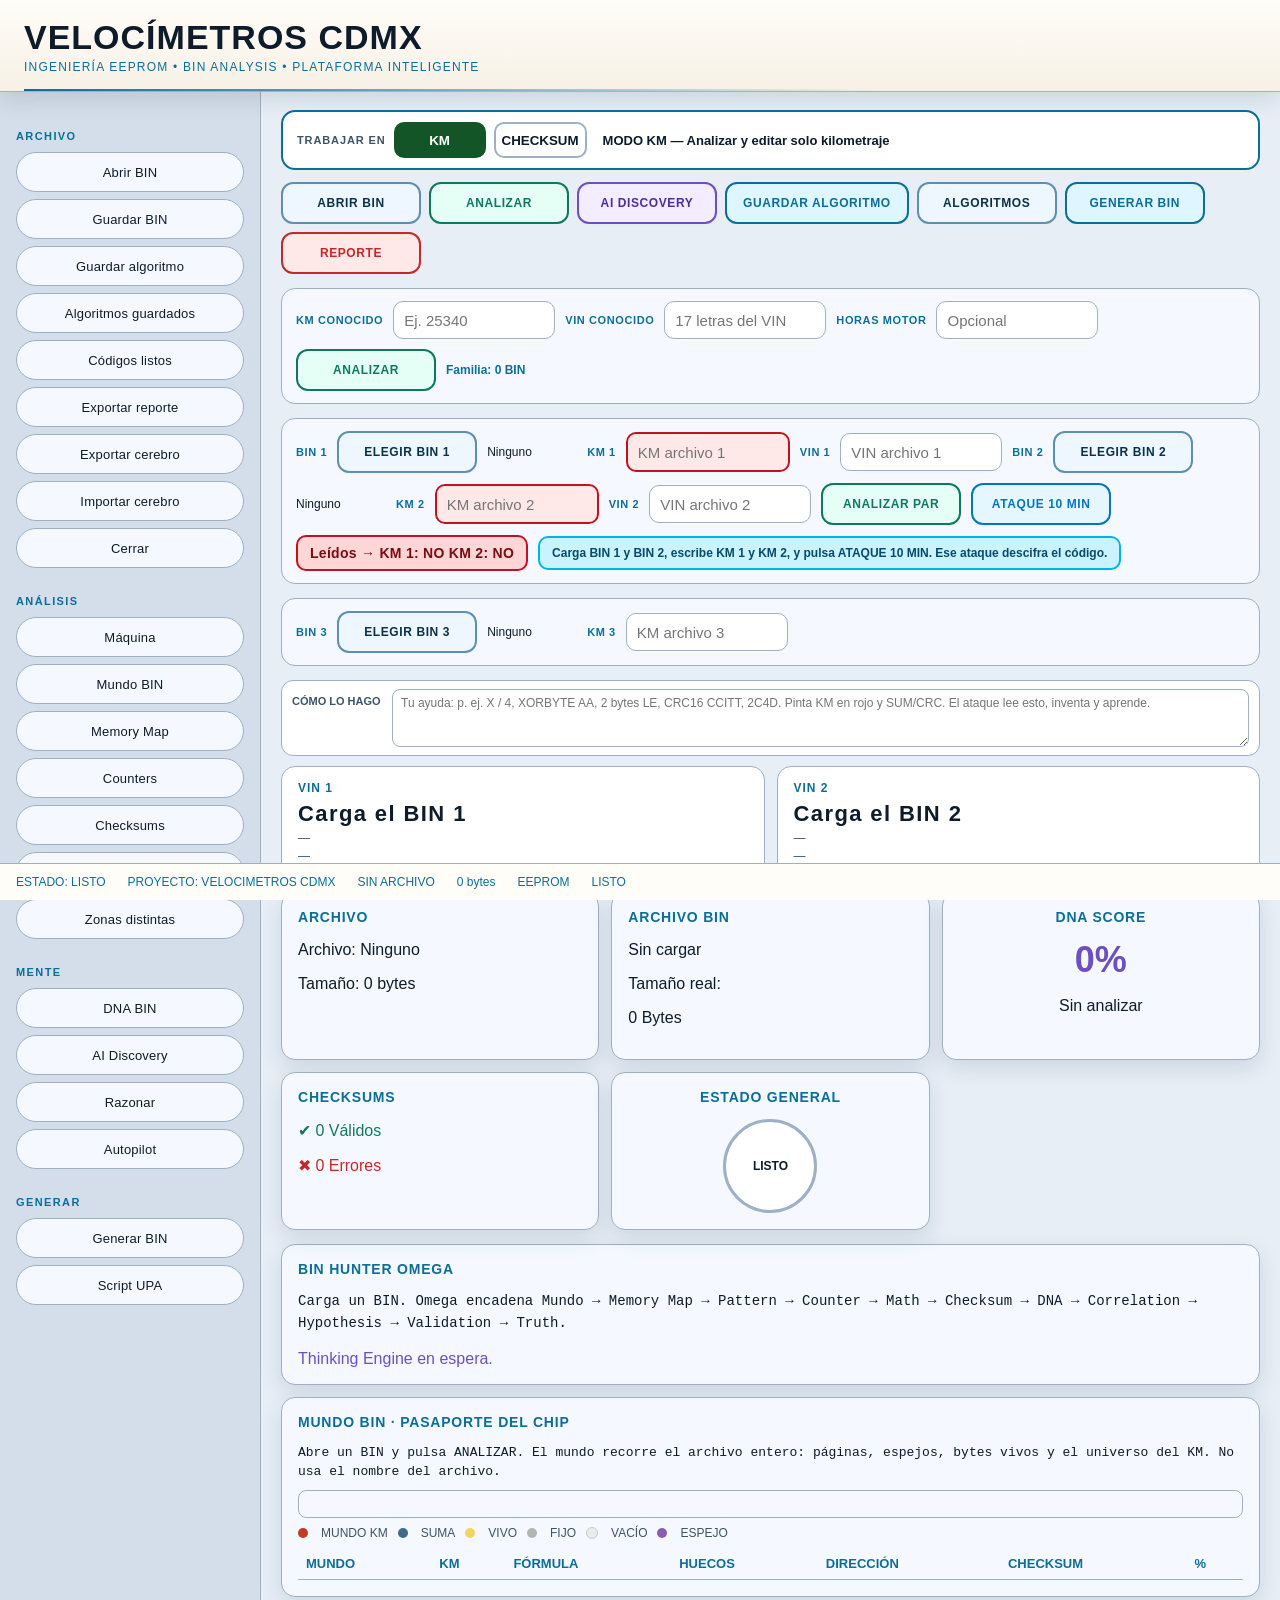
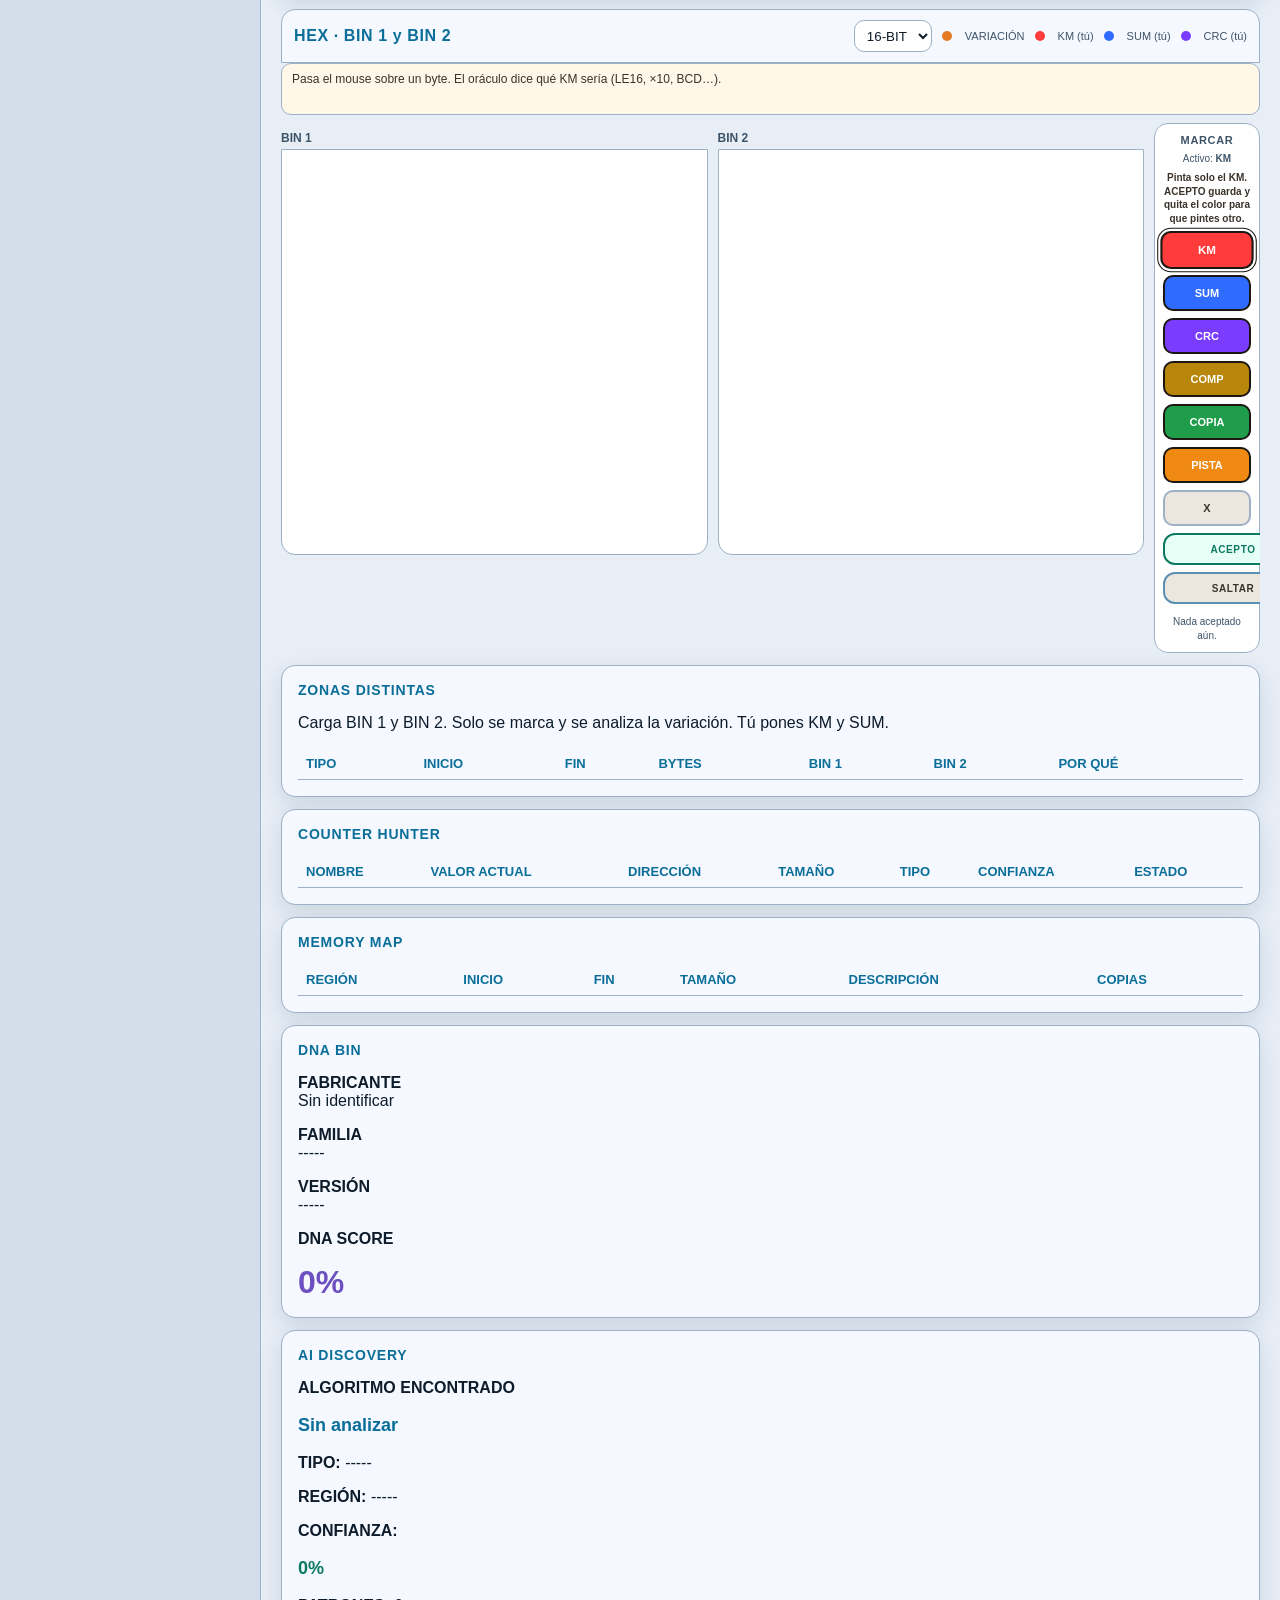
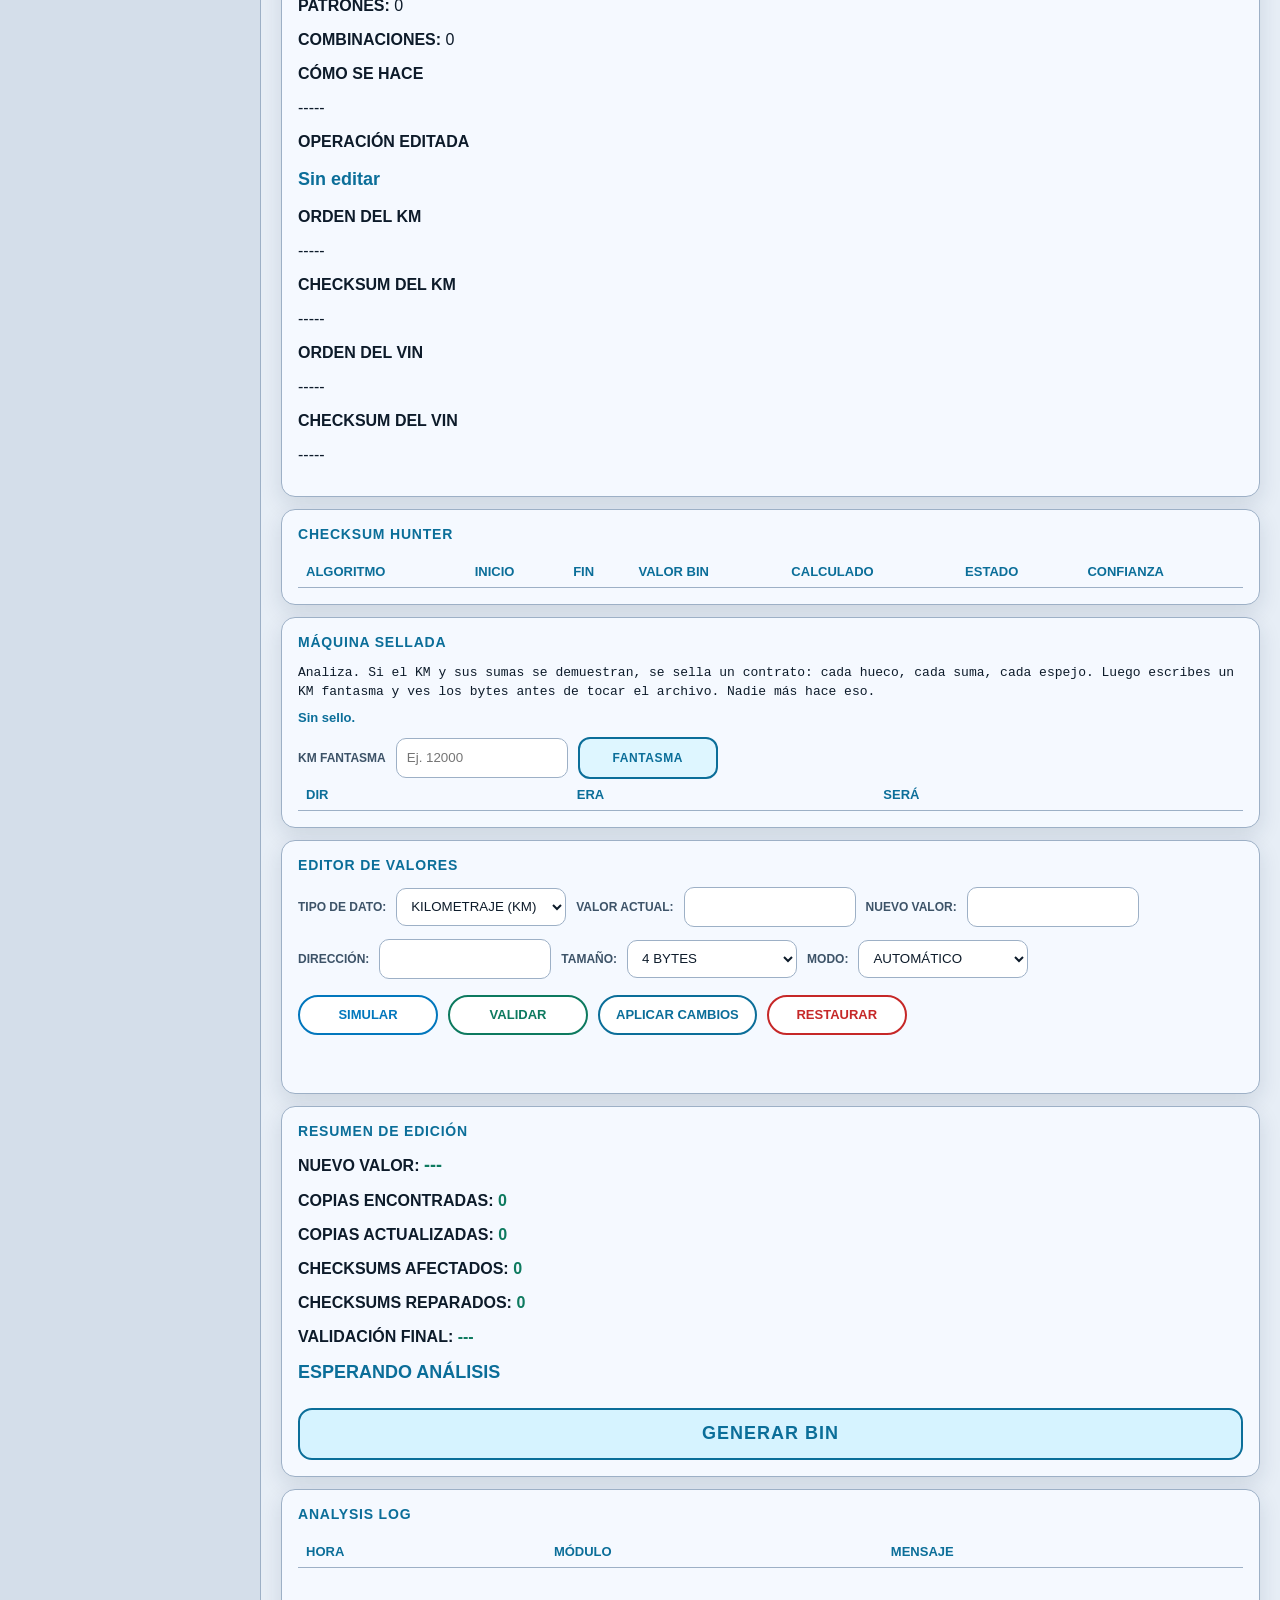
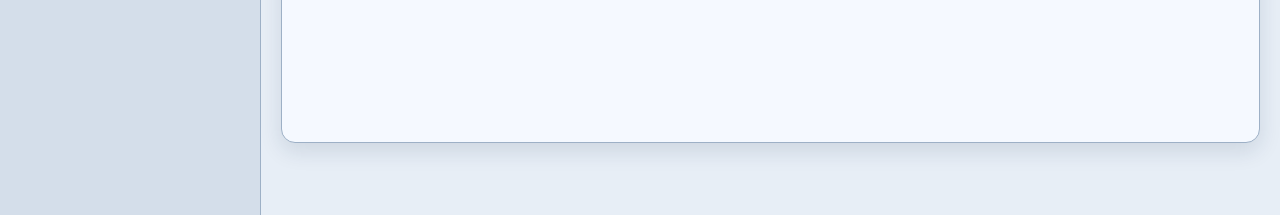
==== index.html @ d4d43372 "Grow the ATAQUE brain with public KM encodings, XOR/invert formulas, and local learning from each so" ====
<!DOCTYPE html>
<html lang="es">

<head>
    <meta charset="UTF-8">
    <meta name="viewport" content="width=device-width, initial-scale=1.0">
    <title>VELOCÍMETROS CDMX</title>
    <link rel="icon" href="favicon.ico" sizes="any">
    <link rel="icon" href="favicon.svg" type="image/svg+xml">
    <link rel="stylesheet" href="style.css?v=mente7">
</head>

<body>

<header class="top-header">
    <h1>VELOCÍMETROS CDMX</h1>
    <span>Ingeniería EEPROM • BIN Analysis • Plataforma Inteligente</span>
</header>

<button id="menuBtn" class="action-btn menu-btn">MENÚ</button>
<div class="main-layout">

    <aside class="sidebar">
        <h3>ARCHIVO</h3>
        <button id="openBtn">Abrir BIN</button>
        <button id="saveBinBtn">Guardar BIN</button>
        <button id="saveAlgoBtn">Guardar algoritmo</button>
        <button id="algoLibraryBtn">Algoritmos guardados</button>
        <button id="codeBookBtn">Códigos listos</button>
        <button id="exportReportBtn">Exportar reporte</button>
        <button id="exportBrainBtn">Exportar cerebro</button>
        <button id="importBrainBtn">Importar cerebro</button>
        <button id="closeProjectBtn">Cerrar</button>
        <input type="file" id="brainInput" accept=".json" hidden>

        <h3>ANÁLISIS</h3>
        <button id="machineBtn">Máquina</button>
        <button id="worldBtn">Mundo BIN</button>
        <button id="memoryMapBtn">Memory Map</button>
        <button id="countersBtn">Counters</button>
        <button id="checksumBtn">Checksums</button>
        <button id="vinHunterBtn">VIN</button>
        <button id="diffBtn">Zonas distintas</button>

        <h3>MENTE</h3>
        <button id="dnaBtn">DNA BIN</button>
        <button id="discoveryBtn">AI Discovery</button>
        <button id="reasoningBtn">Razonar</button>
        <button id="autopilotBtn">Autopilot</button>

        <h3>GENERAR</h3>
        <button id="binGenBtn">Generar BIN</button>
        <button id="upaBtn">Script UPA</button>
    </aside>

    <main class="content">

        <input type="file" id="fileInput" accept="*/*,.bin,.eep,.hex,.s19,.srec,.mot" hidden>
        <input type="file" id="compareInput" accept="*/*,.bin,.eep,.hex,.s19,.srec,.mot" multiple hidden>

        <div class="mode-bar" id="modeBar">
            <span class="mode-label">TRABAJAR EN</span>
            <button type="button" class="mode-btn active" data-mode="KM">KM</button>
            <button type="button" class="mode-btn" data-mode="CHK">CHECKSUM</button>
            <strong id="modeBanner">MODO KM — Analizar y editar solo kilometraje</strong>
        </div>

        <div class="top-actions">
            <button id="openBtnTop" class="action-btn">ABRIR BIN</button>
            <button id="analyzeBtnTop" class="action-btn green">ANALIZAR</button>
            <button id="discoveryBtnTop" class="action-btn purple">AI DISCOVERY</button>
            <button id="saveAlgoBtnTop" class="action-btn yellow">GUARDAR ALGORITMO</button>
            <button id="algoLibraryBtnTop" class="action-btn">ALGORITMOS</button>
            <button id="binGenBtnTop" class="action-btn yellow">GENERAR BIN</button>
            <button id="reportBtnTop" class="action-btn red">REPORTE</button>
        </div>

        <div class="known-bar">
            <label>KM CONOCIDO</label>
            <input id="knownKm" type="text" placeholder="Ej. 25340">
            <label>VIN CONOCIDO</label>
            <input id="knownVin" type="text" maxlength="17" placeholder="17 letras del VIN">
            <label>HORAS MOTOR</label>
            <input id="knownHours" type="text" placeholder="Opcional">
            <button id="analyzeBtn" class="action-btn green">ANALIZAR</button>
            <span id="familyCount" class="family-count">Familia: 0 BIN</span>
        </div>

        <div class="known-bar pair-bar">
            <label>BIN 1</label>
            <button id="pickBin1" class="action-btn">ELEGIR BIN 1</button>
            <span id="bin1Name" class="pair-name">Ninguno</span>
            <label>KM 1</label>
            <input id="knownKm1" name="km1" type="text" inputmode="numeric" placeholder="KM archivo 1" autocomplete="off">
            <label>VIN 1</label>
            <input id="knownVin1" type="text" maxlength="17" placeholder="VIN archivo 1">
            <label>BIN 2</label>
            <button id="pickBin2" class="action-btn">ELEGIR BIN 2</button>
            <span id="bin2Name" class="pair-name">Ninguno</span>
            <label>KM 2</label>
            <input id="knownKm2" name="km2" type="text" inputmode="numeric" placeholder="KM archivo 2" autocomplete="off">
            <label>VIN 2</label>
            <input id="knownVin2" type="text" maxlength="17" placeholder="VIN archivo 2">
            <button id="analyzePairBtn" class="action-btn green">ANALIZAR PAR</button>
            <button type="button" id="attackBtn" class="action-btn blue">ATAQUE 10 MIN</button>
            <strong id="kmReadout" class="km-readout km-bad">Leídos → KM 1: —   KM 2: —</strong>
            <span class="bin3-ask">Carga BIN 1 y BIN 2, escribe KM 1 y KM 2, y pulsa ATAQUE 10 MIN. Ese ataque descifra el código.</span>
        </div>
        <div class="known-bar pair-bar" id="bin3Bar">
            <label>BIN 3</label>
            <button id="pickBin3" class="action-btn">ELEGIR BIN 3</button>
            <span id="bin3Name" class="pair-name">Ninguno</span>
            <label>KM 3</label>
            <input id="knownKm3" type="text" placeholder="KM archivo 3">
            <span id="needBin3Ask" class="bin3-ask hidden">Si el par no cierra CRC/SUM, sube un tercer BIN con otro KM. El ataque de 10 min usa el entorno de los tres.</span>
        </div>
        <input type="file" id="fileInput3" accept="*/*,.bin,.eep,.hex,.s19,.srec,.mot" hidden>
        <p id="loadCompleteBar" class="load-complete-bar hidden">Sube BIN 1, 2 y 3. Deben entrar completos, con el tamaño real del dump.</p>
        <div id="attackResult" class="attack-result hidden">
            <canvas id="attackPosterMain" width="720" height="420"></canvas>
            <button type="button" class="action-btn green" id="attackPosterMainSave">DESCARGAR IMAGEN DEL ATAQUE</button>
        </div>
        <div class="help-recipe-bar">
            <label>CÓMO LO HAGO</label>
            <textarea id="helpRecipe" rows="3" placeholder="Tu ayuda: p. ej. X / 4, XORBYTE AA, 2 bytes LE, CRC16 CCITT, 2C4D. Pinta KM en rojo y SUM/CRC. El ataque lee esto, inventa y aprende."></textarea>
        </div>
        <input type="file" id="fileInput2" accept="*/*,.bin,.eep,.hex,.s19,.srec,.mot" hidden>

        <div id="vinStrip" class="vin-strip">
            <div id="vinBox1" class="vin-box">
                <h3>VIN 1</h3>
                <p id="vinValue1" class="vin-value">Carga el BIN 1</p>
                <p id="vinMaker1" class="vin-maker">—</p>
                <p id="vinAddr1" class="vin-addr">—</p>
            </div>
            <div id="vinBox2" class="vin-box">
                <h3>VIN 2</h3>
                <p id="vinValue2" class="vin-value">Carga el BIN 2</p>
                <p id="vinMaker2" class="vin-maker">—</p>
                <p id="vinAddr2" class="vin-addr">—</p>
            </div>
        </div>

        <div class="info-cards">
            <div class="card">
                <h3>ARCHIVO</h3>
                <p>Archivo: <span id="fileName">Ninguno</span></p>
                <p>Tamaño: <span id="fileSize">0</span> bytes</p>
            </div>
            <div class="card">
                <h3>ARCHIVO BIN</h3>
                <p id="chipName">Sin cargar</p>
                <p>Tamaño real:</p>
                <p id="chipSize">0 Bytes</p>
            </div>
            <div class="card dna-card">
                <h3>DNA SCORE</h3>
                <div id="dnaScoreCard" class="dna-score">0%</div>
                <p id="dnaStatus">Sin analizar</p>
            </div>
            <div class="card">
                <h3>CHECKSUMS</h3>
                <p id="checkOk" class="ok-text">✔ 0 Válidos</p>
                <p id="checkBad" class="err-text">✖ 0 Errores</p>
            </div>
            <div class="card status-card">
                <h3>ESTADO GENERAL</h3>
                <div id="statusCircle" class="status-circle">LISTO</div>
            </div>
        </div>

        <div id="omegaPanel" class="panel omega-panel">
            <h3>BIN HUNTER OMEGA</h3>
            <pre id="omegaCard">Carga un BIN. Omega encadena Mundo → Memory Map → Pattern → Counter → Math → Checksum → DNA → Correlation → Hypothesis → Validation → Truth.</pre>
            <p id="omegaThink" class="omega-think">Thinking Engine en espera.</p>
        </div>

        <div id="worldPanel" class="panel world-panel">
            <h3>MUNDO BIN · PASAPORTE DEL CHIP</h3>
            <pre id="worldPassport">Abre un BIN y pulsa ANALIZAR. El mundo recorre el archivo entero: páginas, espejos, bytes vivos y el universo del KM. No usa el nombre del archivo.</pre>
            <div id="worldStrip" class="world-strip" title="Mapa del chip. Pulsa un bloque para ir al hex."></div>
            <p class="world-legend">
                <i class="lg km"></i>MUNDO KM
                <i class="lg chk"></i>SUMA
                <i class="lg live"></i>VIVO
                <i class="lg dead"></i>FIJO
                <i class="lg empty"></i>VACÍO
                <i class="lg mirror"></i>ESPEJO
            </p>
            <table class="data-table">
                <thead>
                    <tr>
                        <th>MUNDO</th>
                        <th>KM</th>
                        <th>FÓRMULA</th>
                        <th>HUECOS</th>
                        <th>DIRECCIÓN</th>
                        <th>CHECKSUM</th>
                        <th>%</th>
                    </tr>
                </thead>
                <tbody id="worldBody"></tbody>
            </table>
        </div>

        <div class="workspace">

            <div class="hex-container hex-compare-wrap">
                <div class="hex-toolbar">
                    <span class="hex-title">HEX · BIN 1 y BIN 2</span>
                    <select id="hexMode">
                        <option>16-BIT</option>
                        <option>8-BIT</option>
                    </select>
                    <span class="hex-legend">
                        <i class="lg diff"></i>VARIACIÓN
                        <i class="lg user-km"></i>KM (tú)
                        <i class="lg user-chk"></i>SUM (tú)
                        <i class="lg user-crc"></i>CRC (tú)
                    </span>
                </div>
                <p id="hexOracle" class="hex-oracle">Pasa el mouse sobre un byte. El oráculo dice qué KM sería (LE16, ×10, BCD…).</p>
                <div class="hex-work">
                    <div class="hex-compare">
                        <div>
                            <div class="hex-label" id="hexLabel1">BIN 1</div>
                            <div id="hexViewer" class="hex-view"></div>
                        </div>
                        <div>
                            <div class="hex-label" id="hexLabel2">BIN 2</div>
                            <div id="hexViewer2" class="hex-view"></div>
                        </div>
                    </div>
                    <aside class="mark-palette" id="markPalette">
                        <p class="mark-title">MARCAR</p>
                        <p class="mark-active">Activo: <strong id="markActive">KM</strong></p>
                        <p id="markGuide" class="mark-guide">Pinta KM. ACEPTO quita el color. Luego SUM en otro byte. ANALIZAR pinta lo guardado.</p>
                        <button type="button" class="mark-swatch" data-mark="KM" title="Kilometraje">KM</button>
                        <button type="button" class="mark-swatch" data-mark="CHK" title="Checksum / suma">SUM</button>
                        <button type="button" class="mark-swatch" data-mark="CRC" title="CRC">CRC</button>
                        <button type="button" class="mark-swatch" data-mark="COMP" title="Complemento del checksum">COMP</button>
                        <button type="button" class="mark-swatch" data-mark="COPY" title="Copia espejo">COPIA</button>
                        <button type="button" class="mark-swatch" data-mark="HINT" title="Otra pista">PISTA</button>
                        <button type="button" class="mark-swatch erase" data-mark="ERASE" title="Borrar marca">X</button>
                        <button type="button" id="markAcceptBtn" class="action-btn green mark-accept">ACEPTO</button>
                        <button type="button" id="markSkipBtn" class="action-btn mark-skip">SALTAR</button>
                        <p id="markLessons" class="mark-help">Nada aceptado aún.</p>
                    </aside>
                </div>
            </div>

            <div id="diffPanel" class="panel checksum-wide">
                <h3>ZONAS DISTINTAS</h3>
                <p id="diffSummary">Carga BIN 1 y BIN 2. Solo se marca y se analiza la variación. Tú pones KM y SUM.</p>
                <table class="data-table">
                    <thead>
                        <tr>
                            <th>TIPO</th>
                            <th>INICIO</th>
                            <th>FIN</th>
                            <th>BYTES</th>
                            <th>BIN 1</th>
                            <th>BIN 2</th>
                            <th>POR QUÉ</th>
                        </tr>
                    </thead>
                    <tbody id="diffBody"></tbody>
                </table>
            </div>

            <div id="counterPanel" class="panel">
                <h3>COUNTER HUNTER</h3>
                <table class="data-table">
                    <thead>
                        <tr>
                            <th>NOMBRE</th>
                            <th>VALOR ACTUAL</th>
                            <th>DIRECCIÓN</th>
                            <th>TAMAÑO</th>
                            <th>TIPO</th>
                            <th>CONFIANZA</th>
                            <th>ESTADO</th>
                        </tr>
                    </thead>
                    <tbody id="counterBody"></tbody>
                </table>
            </div>

            <div id="memoryPanel" class="panel">
                <h3>MEMORY MAP</h3>
                <table class="data-table">
                    <thead>
                        <tr>
                            <th>REGIÓN</th>
                            <th>INICIO</th>
                            <th>FIN</th>
                            <th>TAMAÑO</th>
                            <th>DESCRIPCIÓN</th>
                            <th>COPIAS</th>
                        </tr>
                    </thead>
                    <tbody id="memoryBody"></tbody>
                </table>
            </div>

            <div id="dnaPanel" class="panel">
                <h3>DNA BIN</h3>
                <p><strong>FABRICANTE</strong><br><span id="dnaMaker">Sin identificar</span></p>
                <p><strong>FAMILIA</strong><br><span id="dnaFamily">-----</span></p>
                <p><strong>VERSIÓN</strong><br><span id="dnaVersion">-----</span></p>
                <p><strong>DNA SCORE</strong></p>
                <div id="dnaScore" class="dna-score-value">0%</div>
            </div>

            <div id="discoveryPanel" class="panel">
                <h3>AI DISCOVERY</h3>
                <p><strong>ALGORITMO ENCONTRADO</strong></p>
                <p id="aiAlgorithm" class="ai-algorithm">Sin analizar</p>
                <p><strong>TIPO:</strong> <span id="aiType">-----</span></p>
                <p><strong>REGIÓN:</strong> <span id="aiRegion">-----</span></p>
                <p><strong>CONFIANZA:</strong></p>
                <p id="aiConfidence" class="ai-confidence">0%</p>
                <p><strong>PATRONES:</strong> <span id="aiPatterns">0</span></p>
                <p><strong>COMBINACIONES:</strong> <span id="aiCombos">0</span></p>
                <p><strong>CÓMO SE HACE</strong></p>
                <p id="aiHow">-----</p>
                <p><strong>OPERACIÓN EDITADA</strong></p>
                <p id="aiEdited" class="ai-algorithm">Sin editar</p>
                <p><strong>ORDEN DEL KM</strong></p>
                <p id="aiKmOrder">-----</p>
                <p><strong>CHECKSUM DEL KM</strong></p>
                <p id="aiKmChecksum">-----</p>
                <p><strong>ORDEN DEL VIN</strong></p>
                <p id="aiVinOrder">-----</p>
                <p><strong>CHECKSUM DEL VIN</strong></p>
                <p id="aiVinChecksum">-----</p>
            </div>

            <div id="checksumPanel" class="panel checksum-wide">
                <h3>CHECKSUM HUNTER</h3>
                <table class="data-table">
                    <thead>
                        <tr>
                            <th>ALGORITMO</th>
                            <th>INICIO</th>
                            <th>FIN</th>
                            <th>VALOR BIN</th>
                            <th>CALCULADO</th>
                            <th>ESTADO</th>
                            <th>CONFIANZA</th>
                        </tr>
                    </thead>
                    <tbody id="checksumBody"></tbody>
                </table>
            </div>

            <div id="machinePanel" class="panel machine-panel">
                <h3>MÁQUINA SELLADA</h3>
                <pre id="machineCard">Analiza. Si el KM y sus sumas se demuestran, se sella un contrato: cada hueco, cada suma, cada espejo. Luego escribes un KM fantasma y ves los bytes antes de tocar el archivo. Nadie más hace eso.</pre>
                <p id="machineProof" class="machine-proof">Sin sello.</p>
                <div class="editor-row">
                    <label>KM FANTASMA</label>
                    <input id="ghostKm" type="text" placeholder="Ej. 12000">
                    <button type="button" id="ghostBtn" class="action-btn yellow">FANTASMA</button>
                </div>
                <table class="data-table">
                    <thead>
                        <tr>
                            <th>DIR</th>
                            <th>ERA</th>
                            <th>SERÁ</th>
                        </tr>
                    </thead>
                    <tbody id="ghostBody"></tbody>
                </table>
            </div>

            <div id="editorPanel" class="panel">
                <h3>EDITOR DE VALORES</h3>
                <div class="editor-row">
                    <label>TIPO DE DATO:</label>
                    <select id="dataType">
                        <option>KILOMETRAJE (KM)</option>
                        <option>HORAS MOTOR</option>
                        <option>VIN</option>
                        <option>SERIAL</option>
                    </select>
                    <label>VALOR ACTUAL:</label>
                    <input type="text" id="currentValue" class="current-value" value="">
                    <label>NUEVO VALOR:</label>
                    <input type="text" id="newValue" class="new-value" value="">
                </div>
                <div class="editor-row">
                    <label>DIRECCIÓN:</label>
                    <input type="text" id="address" value="">
                    <label>TAMAÑO:</label>
                    <select id="dataSize">
                        <option>4 BYTES</option>
                        <option>17 BYTES</option>
                        <option>2 BYTES</option>
                        <option>3 BYTES</option>
                        <option>1 BYTE</option>
                    </select>
                    <label>MODO:</label>
                    <select id="editMode">
                        <option>AUTOMÁTICO</option>
                        <option>MANUAL</option>
                    </select>
                </div>
                <div class="editor-buttons">
                    <button id="simBtn" class="btn-blue">SIMULAR</button>
                    <button id="valBtn" class="btn-green">VALIDAR</button>
                    <button id="applyBtn" class="btn-yellow">APLICAR CAMBIOS</button>
                    <button id="restoreBtn" class="btn-red">RESTAURAR</button>
                </div>
            </div>

            <div id="resumenPanel" class="panel">
                <h3>RESUMEN DE EDICIÓN</h3>
                <p><strong>NUEVO VALOR:</strong> <span id="resumeValue" class="resume-value">---</span></p>
                <p><strong>COPIAS ENCONTRADAS:</strong> <span id="resumeCopies" class="resume-ok">0</span></p>
                <p><strong>COPIAS ACTUALIZADAS:</strong> <span id="resumeUpdated" class="resume-ok">0</span></p>
                <p><strong>CHECKSUMS AFECTADOS:</strong> <span id="resumeChecksums" class="resume-ok">0</span></p>
                <p><strong>CHECKSUMS REPARADOS:</strong> <span id="resumeRepaired" class="resume-ok">0</span></p>
                <p><strong>VALIDACIÓN FINAL:</strong> <span id="resumeValid" class="resume-ok">---</span></p>
                <h2 id="resumeReady" class="resume-ready">ESPERANDO ANÁLISIS</h2>
                <button id="generateBinBtn" class="generate-bin-btn">GENERAR BIN</button>
            </div>

            <div id="logPanel" class="panel log-panel">
                <h3>ANALYSIS LOG</h3>
                <table class="data-table">
                    <thead>
                        <tr>
                            <th>HORA</th>
                            <th>MÓDULO</th>
                            <th>MENSAJE</th>
                        </tr>
                    </thead>
                    <tbody id="logBody"></tbody>
                </table>
            </div>

        </div>
    </main>
</div>

<footer class="status-bar">
    <span id="footerState">ESTADO: LISTO</span>
    <span>PROYECTO: VELOCIMETROS CDMX</span>
    <span id="footerFile">SIN ARCHIVO</span>
    <span id="footerSize">0 bytes</span>
    <span id="footerChip">EEPROM</span>
    <span id="statusText">LISTO</span>
</footer>

<div id="labModal" class="modal">
    <div class="modal-card">
        <div class="modal-head">
            <h3 id="labTitle">LABORATORIO</h3>
            <button id="closeLab" class="action-btn">CERRAR</button>
        </div>
        <div id="labBody"></div>
    </div>
</div>

<div id="algoModal" class="modal">
    <div class="modal-card">
        <div class="modal-head">
            <h3>ALGORITMOS GUARDADOS</h3>
            <button id="closeAlgo" class="action-btn">CERRAR</button>
        </div>
        <p class="modal-help">Pulsa una fila. Puedes ponerle nombre, editarla, quitarla o usarla en el script UPA. La mente crece cada vez que guardas de verdad.</p>
        <div class="algo-toolbar">
            <button id="codeBookBtn2" class="action-btn">CÓDIGOS LISTOS</button>
            <button id="algoAssociateBtn" class="action-btn yellow">ASOCIAR AL BIN</button>
            <button id="algoAddBtn" class="action-btn">AÑADIR</button>
            <button id="algoEditBtn" class="action-btn yellow">EDITAR</button>
            <button id="algoDelBtn" class="action-btn red">QUITAR</button>
            <button id="algoUpaBtn" class="action-btn green">SCRIPT UPA</button>
        </div>
        <table class="data-table">
            <thead>
                <tr>
                    <th>NOMBRE</th>
                    <th>FÓRMULA</th>
                    <th>ESTRUCTURA</th>
                    <th>CÓMO ESCRIBIR</th>
                    <th>VISTOS</th>
                    <th>ORIGEN</th>
                </tr>
            </thead>
            <tbody id="algoBody"></tbody>
        </table>
        <div id="algoDetail" class="algo-detail">
            <p>Elige una fila.</p>
        </div>
        <div id="algoForm" class="algo-form hidden">
            <h4>Algoritmo cifrado</h4>
            <div class="editor-row">
                <label>NOMBRE</label>
                <input id="algoName" type="text" placeholder="Ej. YAMAHA_R5F_ANILLO">
                <label>FÓRMULA</label>
                <input id="algoFormula" type="text" placeholder="X * 10">
            </div>
            <div class="editor-row">
                <label>BYTES</label>
                <input id="algoWidth" type="text" value="3">
                <label>ORDEN</label>
                <select id="algoEndian">
                    <option>LE</option>
                    <option>BE</option>
                    <option>BCD</option>
                </select>
            </div>
            <div class="editor-row">
                <label>DIRS HEX</label>
                <input id="algoAddrs" type="text" placeholder="0000,0020,0040">
                <label>CHIP</label>
                <input id="algoChip" type="text" placeholder="93C86">
            </div>
            <div class="editor-row">
                <label>SUM/CRC</label>
                <input id="algoChkName" type="text" placeholder="SUM16">
                <label>SUM EN</label>
                <input id="algoChkAt" type="text" placeholder="001E">
            </div>
            <div class="editor-row">
                <label>VENTANA</label>
                <input id="algoChkWin" type="text" placeholder="0000-0002">
                <button id="algoSaveForm" class="action-btn green">GUARDAR ALGORITMO</button>
            </div>
        </div>
    </div>
</div>

<div id="upaModal" class="modal">
    <div class="modal-card">
        <div class="modal-head">
            <h3>UPA SCRIPT GENERADOR</h3>
            <button id="closeUpa" class="action-btn">CERRAR</button>
        </div>
        <p class="modal-help">TMS Pascal para UUPROGS (AI pack). Crea lectura, escritura o AUTODETECT si hay varias versiones. Guarda, edita o borra el código. Si el programador falla, pega el error.</p>
        <p id="upaVersionAsk" class="bin3-ask hidden">Hay varias versiones. ¿Genero AUTODETECT de lectura y escritura?</p>
        <div class="editor-buttons">
            <button type="button" id="upaReadBtn" class="btn-blue">CREAR CÓDIGO LECTURA</button>
            <button type="button" id="upaWriteBtn" class="btn-yellow">CREAR CÓDIGO ESCRITURA</button>
            <button type="button" id="upaAutoBtn" class="btn-green">AUTODETECT LECTURA + ESCRITURA</button>
        </div>
        <div class="editor-row">
            <label>MODO</label>
            <select id="upaMode">
                <option value="auto">AUTO-DETECT varias versiones</option>
                <option value="current">Algoritmo del análisis actual</option>
                <option value="picked">Solo los marcados abajo</option>
            </select>
            <label>NOMBRE DEL SCRIPT</label>
            <input id="upaScriptName" type="text" placeholder="YAMAHA LECTURA OK">
        </div>
        <table class="data-table">
            <thead>
                <tr>
                    <th></th>
                    <th>NOMBRE</th>
                    <th>FÓRMULA</th>
                    <th>VER</th>
                    <th>DIRS</th>
                </tr>
            </thead>
            <tbody id="upaAlgoBody"></tbody>
        </table>
        <h4>SCRIPTS GUARDADOS</h4>
        <table class="data-table">
            <thead>
                <tr>
                    <th>NOMBRE</th>
                    <th>TIPO</th>
                    <th>CHIP</th>
                </tr>
            </thead>
            <tbody id="upaScriptBody"></tbody>
        </table>
        <label>CÓDIGO .PSC (puedes editar)</label>
        <textarea id="upaSource" rows="12" placeholder="Aquí aparece el TMS Pascal. Edítalo si el UPA falló."></textarea>
        <div class="editor-buttons">
            <button type="button" id="upaSaveBtn" class="btn-green">GUARDAR SCRIPT</button>
            <button type="button" id="upaMakePsc" class="btn-green">DESCARGAR .PSC</button>
            <button type="button" id="upaDelBtn" class="btn-red">BORRAR SCRIPT</button>
            <button type="button" id="upaMakeTxt" class="btn-blue">NOTAS .TXT</button>
        </div>
        <label>ERROR DEL PROGRAMADOR UPA</label>
        <textarea id="upaErrorBox" rows="4" placeholder="Pega aquí el mensaje rojo o el log de UPA."></textarea>
        <div class="editor-buttons">
            <button type="button" id="upaErrorBtn" class="action-btn yellow">ANALIZAR ERROR</button>
        </div>
        <p id="upaErrorOut" class="modal-help">Si falla en el programador, pega el error y pulsa ANALIZAR ERROR.</p>
    </div>
</div>

<div id="attackOverlay" class="attack-overlay hidden">
    <div class="attack-box">
        <h2>ATAQUE · CEREBRO 5 A 15 MIN</h2>
        <p id="attackStatus">En carga. 5 minutos fijos. Si no cierra, 10. Si aún no, 15. No se traba. Tus colores y el complemento también cuentan.</p>
        <div class="attack-bar"><i id="attackFill"></i></div>
        <p id="attackClock">0:00 / 15:00</p>
        <pre id="attackSim" class="attack-sim">El simulador aparece aquí cuando el ataque ya tiene una hipótesis.</pre>
    </div>
</div>
<div id="attackToast" class="attack-toast hidden"></div>

<script src="mark-book.js?v=mente7"></script>
<script src="operation-registry.js?v=mente7"></script>
<script src="expression-tree.js?v=mente7"></script>
<script src="math-engine.js?v=mente7"></script>
<script src="expression-generator.js?v=mente7"></script>
<script src="fitness-engine.js?v=mente7"></script>
<script src="validation-engine.js?v=mente7"></script>
<script src="checksum-engine.js?v=mente7"></script>
<script src="knowledge-base.js?v=mente7"></script>
<script src="bin-world.js?v=mente7"></script>
<script src="mind-engine.js?v=mente7"></script>
<script src="hunters.js?v=mente7"></script>
<script src="dna-discovery.js?v=mente7"></script>
<script src="editor-upa.js?v=mente7"></script>
<script src="write-machine.js?v=mente7"></script>
<script src="bin-object.js?v=mente7"></script>
<script src="family-library.js?v=mente7"></script>
<script src="omega-kernel.js?v=mente7"></script>
<script src="bin-core.js?v=mente7"></script>
<script src="discovery-manager.js?v=mente7"></script>
<script src="deep-attack.js?v=mente7"></script>
<script src="app.js?v=mente7"></script>

</body>
</html>
---- style.css ----
:root {
    --bg: #e7eef6;
    --bg-2: #d4deea;
    --panel: #f5f9ff;
    --panel-2: #eaf2fb;
    --line: #9db0c6;
    --line-soft: #c5d3e2;
    --text: #0d1b2a;
    --muted: #3d5368;
    --gold: #0b6e99;
    --gold-dim: #d6f3ff;
    --copper: #1565c0;
    --cream: #0d1b2a;
    --sage: #0d7a5f;
    --rose: #6c4fc0;
    --sky: #0277bd;
    --red: #c62828;
    --shadow: 0 8px 22px rgba(13, 40, 70, 0.12);
    --glow: 0 0 0 3px rgba(11, 180, 230, 0.28), 0 0 18px rgba(11, 160, 220, 0.55);
}

body {
    margin: 0;
    background:
        radial-gradient(900px 380px at 80% -8%, rgba(11, 160, 220, 0.10), transparent 50%),
        var(--bg);
    color: var(--text);
    font-family: "Segoe UI", Tahoma, Arial, sans-serif;
}

.top-header {
    background: linear-gradient(180deg, #fffdf8 0%, #f7f1e6 100%);
    border-bottom: 1px solid var(--line);
    padding: 18px 24px 16px;
    box-shadow: var(--shadow);
    position: relative;
}

.top-header::after {
    content: "";
    position: absolute;
    left: 24px;
    right: 24px;
    bottom: 0;
    height: 2px;
    background: linear-gradient(90deg, var(--gold), transparent 70%);
}

.top-header h1 {
    margin: 0;
    font-size: 34px;
    color: var(--text);
    font-weight: 700;
    letter-spacing: 1px;
}

.top-header span {
    color: var(--gold);
    font-size: 12px;
    letter-spacing: 1.2px;
    text-transform: uppercase;
}

.main-layout {
    display: flex;
}

.sidebar {
    width: 228px;
    flex-shrink: 0;
    background: var(--bg-2);
    min-height: calc(100vh - 120px);
    padding: 18px 16px;
    border-right: 1px solid var(--line);
}

.sidebar h3 {
    color: var(--gold);
    margin-top: 20px;
    margin-bottom: 10px;
    font-size: 11px;
    letter-spacing: 1.4px;
    font-weight: 700;
}

.sidebar button {
    width: 100%;
    height: 40px;
    margin-bottom: 7px;
    padding: 0 12px;
    background: var(--panel);
    color: var(--text);
    border: 1px solid var(--line);
    border-radius: 20px;
    cursor: pointer;
    font-size: 13px;
    letter-spacing: 0.2px;
}

.sidebar button:hover {
    background: var(--gold-dim);
    border-color: #00b7e6;
    color: #064b6b;
    box-shadow: var(--glow);
    transform: translateY(-1px);
}

.content {
    flex: 1;
    padding: 18px 20px 72px;
    min-width: 0;
}

.top-actions {
    display: flex;
    gap: 8px;
    margin-bottom: 14px;
    flex-wrap: wrap;
}

.action-btn {
    height: 42px;
    min-width: 140px;
    padding: 0 16px;
    background: #eef7ff;
    border: 2px solid #5d8fb3;
    border-radius: 12px;
    color: #08324a;
    cursor: pointer;
    font-size: 12px;
    font-weight: 800;
    letter-spacing: 0.6px;
    display: inline-flex;
    align-items: center;
    justify-content: center;
    text-decoration: none;
    box-sizing: border-box;
    transition: box-shadow 0.15s ease, transform 0.15s ease, background 0.15s ease;
}

.action-btn:hover {
    border-color: #00b4e6;
    color: #04344d;
    background: #c9f3ff;
    box-shadow: var(--glow);
    transform: translateY(-1px);
}

.green { border-color: #0d7a5f; color: #0d7a5f; background: #e6fff6; }
.purple { border-color: #6c4fc0; color: #4a2f9b; background: #f3edff; }
.blue { border-color: #0277bd; color: #0277bd; background: #e6f6ff; }
.yellow { border-color: #0b6e99; color: #0b6e99; background: #def6ff; }
.red { border-color: #c62828; color: #c62828; background: #ffe8e8; }
.green:hover, .purple:hover, .blue:hover, .yellow:hover, .red:hover {
    box-shadow: var(--glow);
    transform: translateY(-1px);
}

.mode-bar {
    display: flex;
    align-items: center;
    gap: 8px;
    flex-wrap: wrap;
    background: #fff;
    border: 2px solid var(--gold);
    border-radius: 14px;
    padding: 10px 14px;
    margin-bottom: 12px;
}

.mode-label {
    font-size: 11px;
    font-weight: 800;
    color: var(--muted);
    letter-spacing: 0.08em;
}

.mode-btn {
    height: 36px;
    min-width: 92px;
    border: 2px solid var(--line);
    border-radius: 10px;
    background: #fff;
    color: var(--text);
    font-weight: 800;
    cursor: pointer;
}

.mode-btn.active[data-mode="KM"] { background: #145528; color: #fff; border-color: #145528; }
.mode-btn.active[data-mode="VIN"] { background: #8a5a12; color: #fff; border-color: #8a5a12; }
.mode-btn.active[data-mode="CHK"] { background: #9b3354; color: #fff; border-color: #9b3354; }

#modeBanner {
    margin-left: 8px;
    color: var(--text);
    font-size: 13px;
}

.known-bar {
    display: flex;
    align-items: center;
    gap: 10px;
    background: var(--panel);
    border: 1px solid var(--line);
    border-radius: 14px;
    padding: 12px 14px;
    margin-bottom: 14px;
    flex-wrap: wrap;
}

.known-bar label {
    color: var(--gold);
    font-size: 11px;
    font-weight: 700;
    letter-spacing: 0.6px;
}

.known-bar input {
    height: 36px;
    width: 140px;
    background: #fff;
    color: var(--text);
    border: 1px solid var(--line);
    border-radius: 10px;
    padding: 0 10px;
    font-size: 15px;
}

.known-bar input:focus {
    outline: none;
    border-color: var(--gold);
}

.info-cards {
    display: grid;
    grid-template-columns: repeat(5, 1fr);
    gap: 12px;
    margin-bottom: 14px;
}

.card, .panel {
    background: var(--panel);
    border: 1px solid var(--line);
    border-radius: 14px;
    padding: 16px;
    box-shadow: var(--shadow);
}

.card h3, .panel h3 {
    margin-top: 0;
    color: var(--gold);
    font-size: 14px;
    letter-spacing: 0.8px;
}

.dna-card, .status-card {
    text-align: center;
}

.dna-score {
    font-size: 36px;
    color: var(--rose);
    font-weight: bold;
}

.status-circle {
    width: 88px;
    height: 88px;
    border: 3px solid var(--line);
    border-radius: 50%;
    display: flex;
    align-items: center;
    justify-content: center;
    margin: auto;
    color: var(--text);
    font-weight: bold;
    font-size: 12px;
    background: #fff;
}

.status-circle.ok {
    border-color: #1b8a3a;
    color: #145c28;
    background: #d7f5df;
    box-shadow: 0 0 0 4px rgba(27, 138, 58, 0.18);
}

.status-circle.busy {
    border-color: #d32f2f;
    color: #b71c1c;
    background: #ffebee;
    box-shadow: 0 0 0 4px rgba(211, 47, 47, 0.2);
    animation: status-pulse 1s ease-in-out infinite;
}

@keyframes status-pulse {
    0%, 100% { transform: scale(1); }
    50% { transform: scale(1.06); }
}

.ok-text { color: var(--sage); }
.err-text { color: var(--red); }

.workspace {
    display: grid;
    grid-template-columns: 1.2fr 1fr;
    gap: 12px;
}

.hex-container {
    min-width: 0;
}

.hex-toolbar {
    display: flex;
    align-items: center;
    gap: 10px;
    background: var(--panel);
    border: 1px solid var(--line);
    border-radius: 14px 14px 0 0;
    padding: 10px 12px;
    margin-bottom: 0;
}

.hex-title {
    color: var(--gold);
    font-weight: bold;
    margin-right: auto;
    letter-spacing: 0.6px;
}

.hex-toolbar select {
    height: 32px;
    background: #fff;
    color: var(--text);
    border: 1px solid var(--line);
    border-radius: 10px;
    padding: 0 8px;
}

.hex-compare-wrap { grid-column: 1 / -1; }

.hex-work {
    display: grid;
    grid-template-columns: 1fr auto;
    gap: 10px;
    align-items: stretch;
}

.hex-compare {
    display: grid;
    grid-template-columns: 1fr 1fr;
    gap: 10px;
    min-width: 0;
}

.hex-label {
    color: var(--muted);
    font-size: 12px;
    font-weight: 700;
    margin: 8px 0 4px;
}

.hex-view,
#hexViewer,
#hexViewer2 {
    border: 1px solid var(--line);
    background: #fff;
    padding: 12px;
    height: 380px;
    overflow: auto;
    white-space: pre;
    font-family: Consolas, "Courier New", monospace;
    font-size: 13px;
    line-height: 20px;
    color: #1c1712;
    border-radius: 0 0 14px 14px;
    user-select: none;
}
.hex-spacer { position: relative; width: 100%; }
.hex-window { position: absolute; left: 0; right: 0; }
.hex-line { height: 20px; line-height: 20px; }

.hex-addr { color: var(--gold); font-weight: 700; }

.hex-byte,
.hex-ascii {
    padding: 0 1px;
    border-radius: 3px;
    cursor: cell;
    pointer-events: auto;
}

.hex-byte.hex-diff { background: #ffd089; color: #6a3100; font-weight: 700; box-shadow: inset 0 0 0 1px #e67a22; }
.hex-byte.hex-ghost { outline: 2px solid #c9a227; box-shadow: inset 0 0 0 1px #f4d35e; }
.hex-byte.hex-user-km.hex-diff,
.hex-byte.hex-user-chk.hex-diff,
.hex-byte.hex-user-crc.hex-diff,
.hex-byte.hex-user-comp.hex-diff {
    box-shadow: inset 0 0 0 2px #e67a22;
}

.hex-ascii {
    padding: 0;
    border-radius: 2px;
}

.hex-byte.hex-user-km,
.hex-ascii.hex-user-km { background: #ff3b3b; color: #fff; font-weight: 700; }
.hex-byte.hex-user-chk,
.hex-ascii.hex-user-chk { background: #2f6bff; color: #fff; font-weight: 700; }
.hex-byte.hex-user-crc,
.hex-ascii.hex-user-crc { background: #7a3cff; color: #fff; font-weight: 700; }
.hex-byte.hex-user-copy,
.hex-ascii.hex-user-copy { background: #1f9d4a; color: #fff; font-weight: 700; }
.hex-byte.hex-user-hint,
.hex-ascii.hex-user-hint { background: #f08a12; color: #fff; font-weight: 700; }
.hex-byte.hex-user-comp,
.hex-ascii.hex-user-comp { background: #b8860b; color: #fff; font-weight: 700; }

.mark-palette {
    width: 88px;
    padding: 10px 8px;
    border: 1px solid var(--line);
    border-radius: 14px;
    background: #fff;
    display: flex;
    flex-direction: column;
    gap: 7px;
    align-items: stretch;
    position: relative;
    z-index: 8;
    pointer-events: auto;
}

.mark-title {
    margin: 0;
    font-size: 11px;
    font-weight: 800;
    letter-spacing: 0.06em;
    color: var(--muted);
    text-align: center;
}

.mark-active {
    margin: 0;
    font-size: 10px;
    text-align: center;
    color: var(--muted);
}

.mark-swatch {
    height: 36px;
    min-height: 36px;
    border: 2px solid #1c1712;
    border-radius: 10px;
    color: #fff;
    font-size: 11px;
    font-weight: 800;
    cursor: pointer;
    padding: 0;
    pointer-events: auto;
    position: relative;
    z-index: 9;
}

.mark-swatch[data-mark="KM"] { background: #ff3b3b; }
.mark-swatch[data-mark="CHK"] { background: #2f6bff; }
.mark-swatch[data-mark="CRC"] { background: #7a3cff; }
.mark-swatch[data-mark="COPY"] { background: #1f9d4a; }
.mark-swatch[data-mark="HINT"] { background: #f08a12; }
.mark-swatch[data-mark="COMP"] { background: #b8860b; }
.mark-swatch.erase { background: #ece7de; color: #3a332b; border-color: var(--line); }
.mark-guide {
    margin: 0;
    font-size: 10px;
    line-height: 1.35;
    color: #3a332b;
    font-weight: 700;
    text-align: center;
}
.mark-accept,
.mark-skip {
    min-height: 32px;
    height: 32px;
    font-size: 10px;
    padding: 0 6px;
}
.mark-skip { background: #ece7de; color: #3a332b; }
.mark-swatch.active {
    box-shadow: 0 0 0 3px #1c1712;
    transform: scale(1.06);
    outline: 2px solid #fff;
}

.mark-help {
    margin: 4px 0 0;
    font-size: 10px;
    line-height: 1.35;
    color: var(--muted);
    text-align: center;
}

.help-recipe-bar {
    display: flex;
    align-items: flex-start;
    gap: 10px;
    margin: 0 0 10px;
    padding: 8px 10px;
    border: 1px solid var(--line);
    border-radius: 12px;
    background: #fff;
}
.help-recipe-bar label {
    font-size: 11px;
    font-weight: 800;
    color: var(--muted);
    min-width: 90px;
    padding-top: 6px;
}
.help-recipe-bar textarea {
    flex: 1;
    min-height: 44px;
    resize: vertical;
    border: 1px solid var(--line);
    border-radius: 8px;
    padding: 6px 8px;
    font: inherit;
    font-size: 12px;
}

.hex-oracle {
    margin: 0 0 8px;
    padding: 7px 10px;
    border: 1px solid var(--line);
    border-radius: 10px;
    background: #fff8e8;
    font-size: 12px;
    line-height: 1.4;
    color: #3a332b;
    min-height: 36px;
}

.hex-legend {
    display: flex;
    align-items: center;
    gap: 10px;
    font-size: 11px;
    color: var(--muted);
}

.hex-legend .lg {
    display: inline-block;
    width: 10px;
    height: 10px;
    margin-right: 3px;
    vertical-align: middle;
    border-radius: 50%;
}
.lg.km { background: var(--sage); }
.lg.vin { background: var(--gold); }
.lg.diff { background: #e67a22; }
.lg.chk { background: var(--rose); }
.lg.user-km { background: #ff3b3b; }
.lg.user-chk { background: #2f6bff; }
.lg.user-crc { background: #7a3cff; }

.vin-strip {
    display: grid;
    grid-template-columns: 1fr 1fr;
    gap: 12px;
    margin-bottom: 14px;
}

.vin-box {
    background: #fff;
    border: 1px solid var(--line);
    border-radius: 14px;
    padding: 14px 16px;
}

.vin-box.live {
    border-color: var(--gold);
    background: var(--gold-dim);
}

.vin-box.diff {
    border-color: var(--copper);
    background: #ffe8d4;
}

.vin-box h3 {
    margin: 0 0 6px;
    color: var(--gold);
    font-size: 12px;
    letter-spacing: 1px;
}

.vin-value {
    margin: 0;
    font-size: 22px;
    font-weight: 700;
    letter-spacing: 1.4px;
    color: var(--text);
    word-break: break-all;
}

.vin-maker, .vin-addr {
    margin: 4px 0 0;
    color: var(--muted);
    font-size: 12px;
}

.algo-detail {
    margin-top: 16px;
    padding: 14px;
    border: 1px solid var(--line);
    border-radius: 12px;
    background: #fff;
}

.algo-detail h4 {
    color: var(--gold);
    margin: 0 0 8px;
}

.algo-detail ol {
    margin: 0;
    padding-left: 20px;
}

.algo-detail li {
    margin-bottom: 8px;
}

.algo-row {
    cursor: pointer;
}

.algo-row:hover {
    background: var(--gold-dim);
}

.algo-row.selected {
    background: var(--gold-dim);
    outline: 1px solid var(--gold);
}

.algo-toolbar {
    display: flex;
    flex-wrap: wrap;
    gap: 8px;
    margin: 10px 0 14px;
}

.algo-form {
    margin-top: 14px;
    padding: 12px;
    border: 1px solid var(--line);
    border-radius: 12px;
    background: #fff;
}

.hidden { display: none !important; }

@media (max-width: 1100px) {
    .hex-compare, .vin-strip { grid-template-columns: 1fr; }
    .hex-work { grid-template-columns: 1fr; }
    .mark-palette { width: auto; flex-direction: row; flex-wrap: wrap; }
}

.data-table {
    width: 100%;
    border-collapse: collapse;
    font-size: 13px;
}

.data-table th {
    padding: 8px 8px;
    text-align: left;
    color: var(--gold);
    border-bottom: 1px solid var(--line);
    white-space: nowrap;
}

.data-table td {
    padding: 7px 8px;
    border-bottom: 1px solid var(--line-soft);
    white-space: nowrap;
    color: var(--text);
}

.data-table td:first-child {
    color: var(--gold);
    font-weight: 600;
}

.data-table .ok { color: var(--sage); font-weight: bold; }
.data-table .warn { color: var(--gold); font-weight: bold; }
.data-table .error { color: var(--red); font-weight: bold; }

.checksum-wide {
    grid-column: 1 / -1;
}

#editorPanel, #resumenPanel, #logPanel {
    min-height: 220px;
}

.dna-score-value {
    font-size: 32px;
    font-weight: bold;
    color: var(--rose);
}

.ai-algorithm {
    color: var(--gold);
    font-size: 18px;
    font-weight: bold;
}

.ai-confidence {
    color: var(--sage);
    font-size: 18px;
    font-weight: bold;
}

.editor-row {
    display: flex;
    align-items: center;
    gap: 10px;
    margin-top: 12px;
    flex-wrap: wrap;
}

.editor-row label {
    font-size: 12px;
    font-weight: bold;
    color: var(--muted);
}

.editor-row select,
.editor-row input {
    height: 38px;
    background: #fff;
    color: var(--text);
    border: 1px solid var(--line);
    border-radius: 10px;
    padding: 0 10px;
}

.editor-row input { width: 150px; }
.editor-row select { width: 170px; }

.current-value {
    color: var(--sky) !important;
    font-weight: bold;
    font-size: 18px;
    text-align: center;
}

.new-value {
    color: var(--sage) !important;
    font-weight: bold;
    font-size: 18px;
    text-align: center;
}

.editor-buttons {
    display: flex;
    gap: 10px;
    margin-top: 16px;
    flex-wrap: wrap;
}

.editor-buttons button {
    height: 40px;
    min-width: 140px;
    background: #fff;
    padding: 0 16px;
    font-size: 13px;
    font-weight: bold;
    cursor: pointer;
    border-radius: 20px;
}

.btn-blue { border: 2px solid var(--sky); color: var(--sky); }
.btn-green { border: 2px solid var(--sage); color: var(--sage); }
.btn-yellow { border: 2px solid var(--gold); color: var(--gold); }
.btn-red { border: 2px solid var(--red); color: var(--red); }

.resume-value { color: var(--sage); font-weight: bold; font-size: 18px; }
.resume-ok { color: var(--sage); font-weight: bold; }

.resume-ready {
    color: var(--gold);
    font-size: 18px;
}

.generate-bin-btn {
    width: 100%;
    height: 52px;
    margin-top: 10px;
    background: var(--gold-dim);
    border: 2px solid var(--gold);
    border-radius: 14px;
    color: var(--gold);
    font-size: 18px;
    font-weight: bold;
    cursor: pointer;
    letter-spacing: 1px;
}

.generate-bin-btn:hover,
.editor-buttons button:hover {
    background: var(--panel-2);
}

.status-bar {
    position: fixed;
    left: 0;
    right: 0;
    bottom: 0;
    height: 36px;
    background: #fffdf8;
    border-top: 1px solid var(--line);
    display: flex;
    align-items: center;
    gap: 22px;
    padding: 0 16px;
    font-size: 12px;
    color: var(--gold);
    z-index: 20;
}

.modal {
    display: none;
    position: fixed;
    inset: 0;
    background: rgba(40, 32, 20, 0.35);
    z-index: 30;
    padding: 40px;
}

.modal.open { display: block; }

.modal-card {
    background: var(--panel);
    border: 1px solid var(--line);
    border-radius: 16px;
    padding: 20px;
    max-height: 85vh;
    overflow: auto;
    box-shadow: var(--shadow);
}

.modal-head {
    display: flex;
    justify-content: space-between;
    align-items: center;
}

.modal-help {
    color: var(--muted);
    font-size: 13px;
}

.gen-ask {
    font-size: 18px;
    font-weight: 800;
    color: #0b6e99;
}

.gen-actions {
    display: flex;
    gap: 10px;
    margin-top: 12px;
}

.gen-form {
    display: grid;
    grid-template-columns: 180px 1fr;
    gap: 10px 12px;
    align-items: center;
    margin: 14px 0;
}

.gen-form label {
    font-weight: 800;
    color: #064b6b;
}

.gen-form input,
.gen-form select {
    padding: 8px 10px;
    border: 2px solid #00b4e6;
    border-radius: 8px;
    font-size: 16px;
}

#upaSource, #upaErrorBox {
    width: 100%;
    box-sizing: border-box;
    font-family: Consolas, "Courier New", monospace;
    font-size: 13px;
    margin: 8px 0;
    padding: 10px;
    border: 2px solid #00b4e6;
    border-radius: 8px;
}

.omega-panel {
    margin-bottom: 12px;
}

.omega-panel pre {
    margin: 0;
    white-space: pre-wrap;
    font-family: Consolas, "Courier New", monospace;
    font-size: 14px;
    line-height: 1.55;
    color: var(--text);
}

.omega-think {
    color: var(--rose);
    margin-bottom: 0;
}

.world-panel {
    margin-bottom: 12px;
}

.world-panel pre {
    margin: 0 0 8px;
    white-space: pre-wrap;
    font-family: Consolas, "Courier New", monospace;
    font-size: 13px;
    line-height: 1.45;
    color: var(--text);
}

.world-strip {
    display: flex;
    height: 26px;
    border: 1px solid var(--line);
    border-radius: 8px;
    overflow: hidden;
    margin-bottom: 8px;
    cursor: pointer;
}

.world-cell {
    flex: 1;
    min-width: 0;
    height: 100%;
}

.world-cell.empty { background: #ececec; }
.world-cell.dead { background: #b4b4b4; }
.world-cell.live { background: #f4d35e; }
.world-cell.km { background: #c23b22; }
.world-cell.chk { background: #3d6b8a; }
.world-cell.mirror { background: #8a5bb5; }

.world-legend {
    display: flex;
    flex-wrap: wrap;
    gap: 10px;
    align-items: center;
    margin: 0 0 8px;
    font-size: 12px;
    color: var(--muted);
}

.world-legend .lg {
    display: inline-block;
    width: 10px;
    height: 10px;
    margin-right: 3px;
    vertical-align: middle;
    border-radius: 50%;
}

.world-legend .lg.km { background: #c23b22; }
.world-legend .lg.chk { background: #3d6b8a; }

.world-legend .lg.live {
    background: #f4d35e;
}

.world-legend .lg.dead {
    background: #b4b4b4;
}

.world-legend .lg.empty {
    background: #ececec;
    border: 1px solid #c8c8c8;
}

.world-legend .lg.mirror {
    background: #8a5bb5;
}

.machine-panel pre {
    margin: 0 0 8px;
    white-space: pre-wrap;
    font-family: Consolas, "Courier New", monospace;
    font-size: 13px;
    line-height: 1.45;
}

.machine-proof {
    margin: 0 0 8px;
    font-size: 13px;
    font-weight: 700;
    color: var(--gold);
}

.family-count {
    color: var(--gold);
    font-size: 12px;
    font-weight: 700;
}

.pair-name {
    color: var(--text);
    font-size: 12px;
    min-width: 90px;
    max-width: 180px;
    overflow: hidden;
    text-overflow: ellipsis;
    white-space: nowrap;
}

.menu-btn {
    display: none;
    margin: 8px 18px 0;
}

.panel, .hex-container, .omega-panel {
    overflow-x: auto;
}

#labBody {
    font-size: 14px;
    line-height: 1.5;
}

#labBody table {
    width: 100%;
}

html, body {
    max-width: 100%;
    overflow-x: hidden;
}

@media (max-width: 1600px) {
    .info-cards { grid-template-columns: repeat(3, 1fr); }
}

@media (max-width: 1400px) {
    .workspace { grid-template-columns: 1fr; }
}

@media (max-width: 1100px) {
    .info-cards { grid-template-columns: repeat(2, 1fr); }
    .status-bar { gap: 12px; overflow-x: auto; }
}

@media (max-width: 900px) {
    .menu-btn { display: inline-flex; align-items: center; justify-content: center; }
    .sidebar {
        display: none;
        position: fixed;
        z-index: 25;
        left: 0;
        top: 0;
        bottom: 36px;
        overflow: auto;
    }
    .sidebar.open { display: block; }
    .info-cards { grid-template-columns: 1fr; }
    .top-header h1 { font-size: 26px; }
}

.attack-overlay {
    position: fixed;
    inset: 0;
    background: rgba(8, 24, 40, 0.55);
    z-index: 80;
    display: flex;
    align-items: center;
    justify-content: center;
}
.attack-overlay.hidden { display: none; }
.attack-box {
    width: min(640px, 92vw);
    background: #f5f9ff;
    border: 2px solid #00b4e6;
    border-radius: 16px;
    padding: 28px;
    box-shadow: var(--glow);
}
.attack-sim {
    margin: 12px 0 0;
    max-height: 220px;
    overflow: auto;
    background: #072033;
    color: #c8fff0;
    border: 1px solid #00b4e6;
    border-radius: 8px;
    padding: 8px 10px;
    font-size: 12px;
    white-space: pre-wrap;
}
.attack-bar {
    height: 18px;
    background: #d4deea;
    border-radius: 10px;
    overflow: hidden;
    margin: 16px 0 8px;
}
.attack-bar i {
    display: block;
    height: 100%;
    width: 0;
    background: linear-gradient(90deg, #b71c1c, #ff1744);
    transition: width 0.2s linear;
}
.attack-bar i.busy {
    background: linear-gradient(90deg, #b71c1c, #ff1744);
}
.attack-bar i.done {
    background: linear-gradient(90deg, #1b8a3a, #69f0ae);
}
.attack-toast {
    position: fixed;
    right: 20px;
    bottom: 48px;
    max-width: 420px;
    z-index: 90;
    background: #08324a;
    color: #e8f7ff;
    border: 2px solid #00e5ff;
    border-radius: 12px;
    padding: 14px 16px;
    box-shadow: var(--glow);
}
.attack-toast.hidden { display: none; }
.bin3-ask {
    color: #064b6b;
    font-size: 12px;
    font-weight: 700;
    background: #c9f3ff;
    border: 2px solid #00b4e6;
    border-radius: 10px;
    padding: 8px 12px;
}
.load-complete-bar {
    margin: 8px 16px 0;
    padding: 8px 12px;
    background: #c8f7d2;
    border: 2px solid #128a3c;
    color: #0b4d22;
    border-radius: 10px;
    font-weight: 700;
    font-size: 13px;
}
.load-complete-bar.load-bad {
    background: #ffd6d6;
    border-color: #c1121f;
    color: #7a0b12;
}
.load-complete-bar.hidden { display: none; }
.hex-note {
    color: #064b6b;
    font-size: 12px;
    font-weight: 700;
    margin: 0 0 8px;
}
.attack-result {
    margin: 12px 16px 0;
    padding: 12px;
    background: #072033;
    border: 2px solid #00e5ff;
    border-radius: 14px;
    text-align: center;
}
.attack-result.hidden { display: none; }
.attack-result canvas,
.attack-poster-wrap canvas {
    width: min(720px, 100%);
    height: auto;
    border-radius: 10px;
    display: block;
    margin: 0 auto 10px;
}
.attack-poster-wrap { text-align: center; margin: 8px 0 16px; }
.km-readout {
    display: inline-block;
    padding: 8px 12px;
    border-radius: 10px;
    font-size: 14px;
    letter-spacing: 0.02em;
}
.km-readout.km-ok {
    background: #c8f7d2;
    border: 2px solid #128a3c;
    color: #0b4d22;
}
.km-readout.km-bad {
    background: #ffd6d6;
    border: 2px solid #c1121f;
    color: #7a0b12;
}
input.km-missing {
    border: 2px solid #c1121f !important;
    background: #ffe8e8 !important;
}
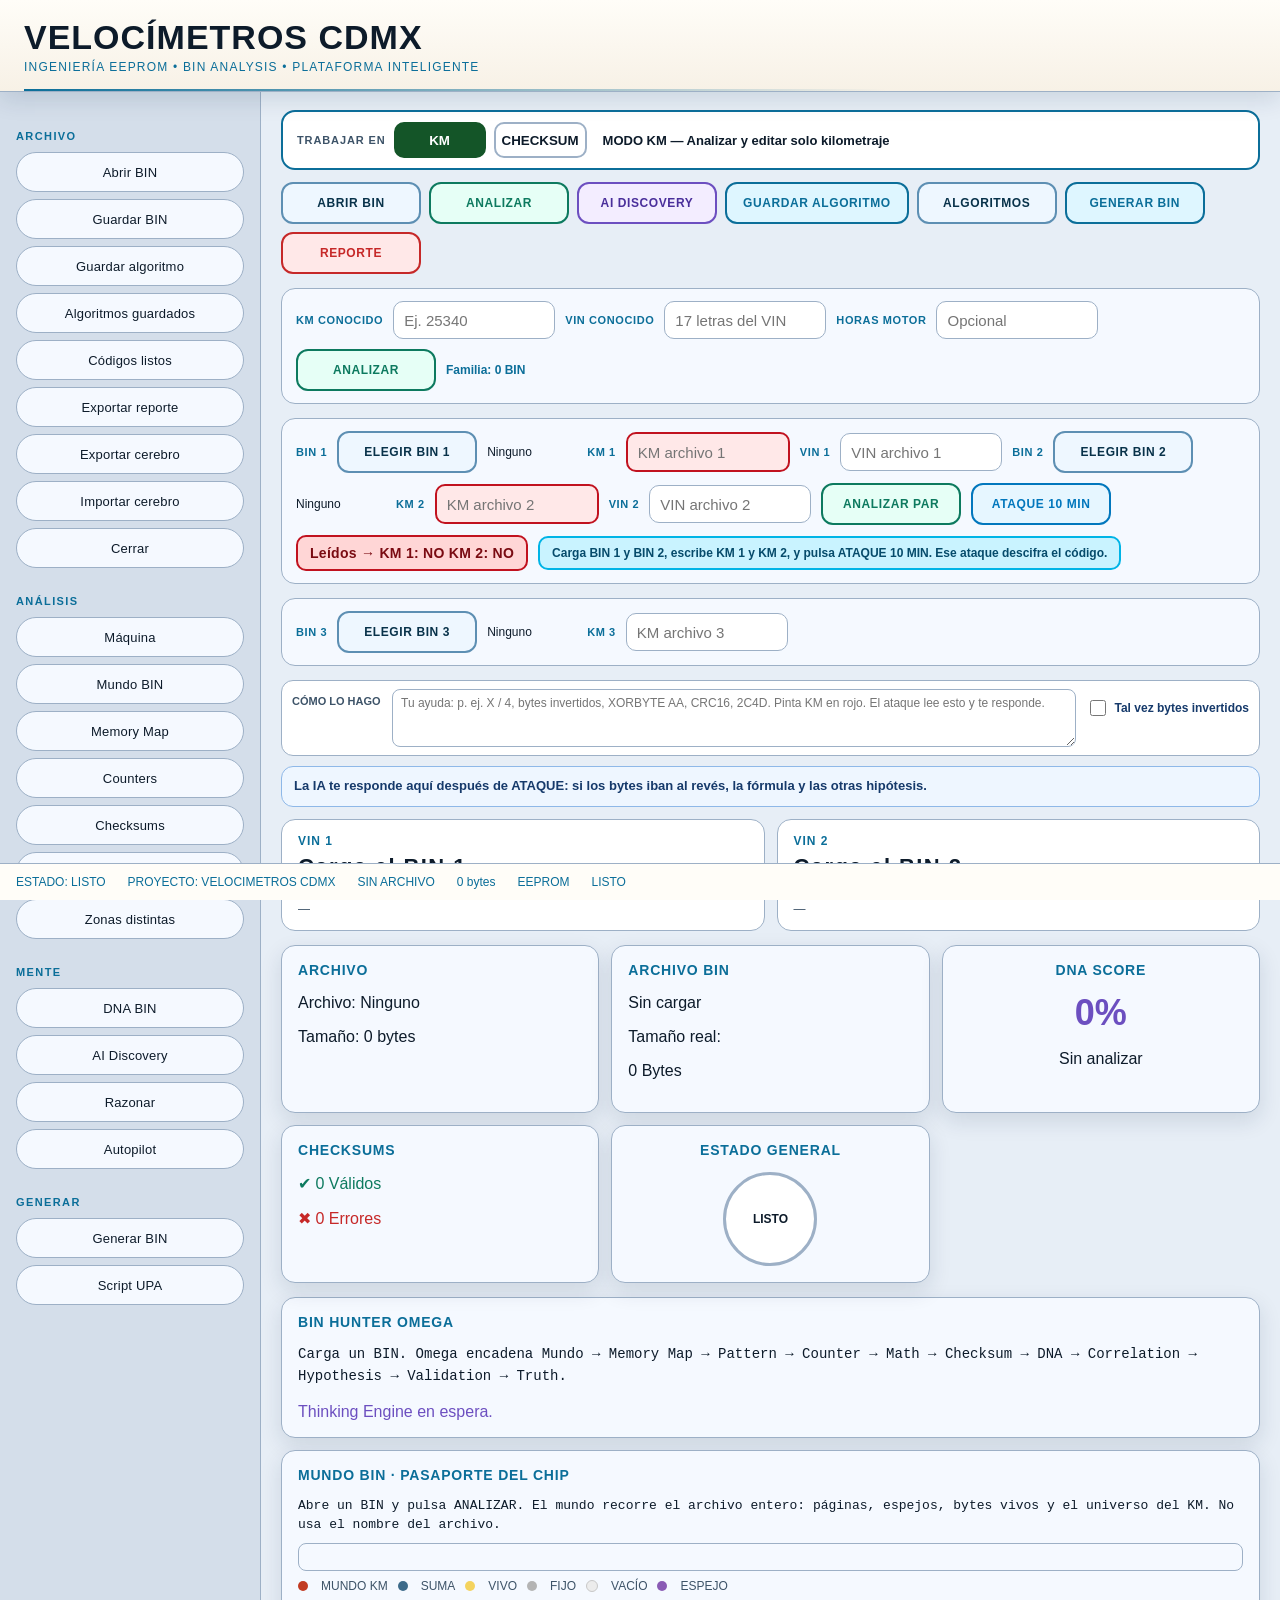
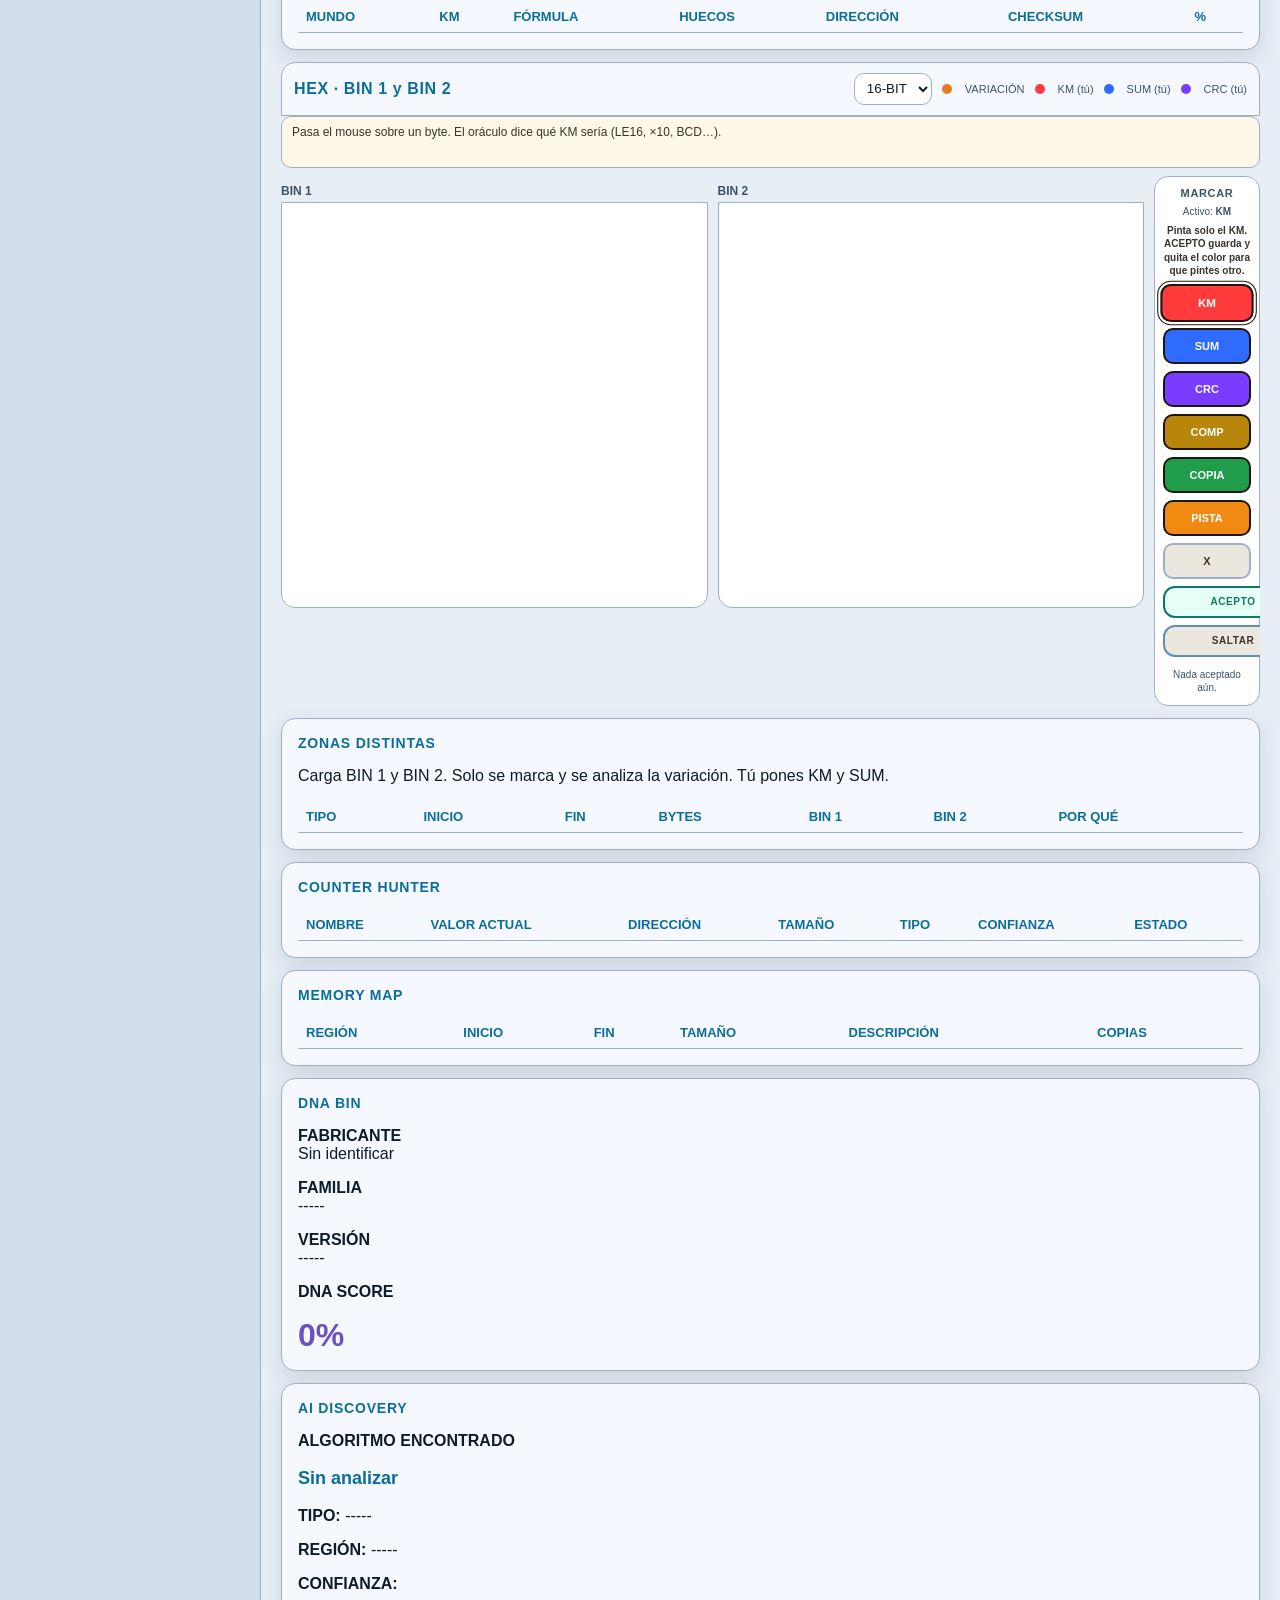
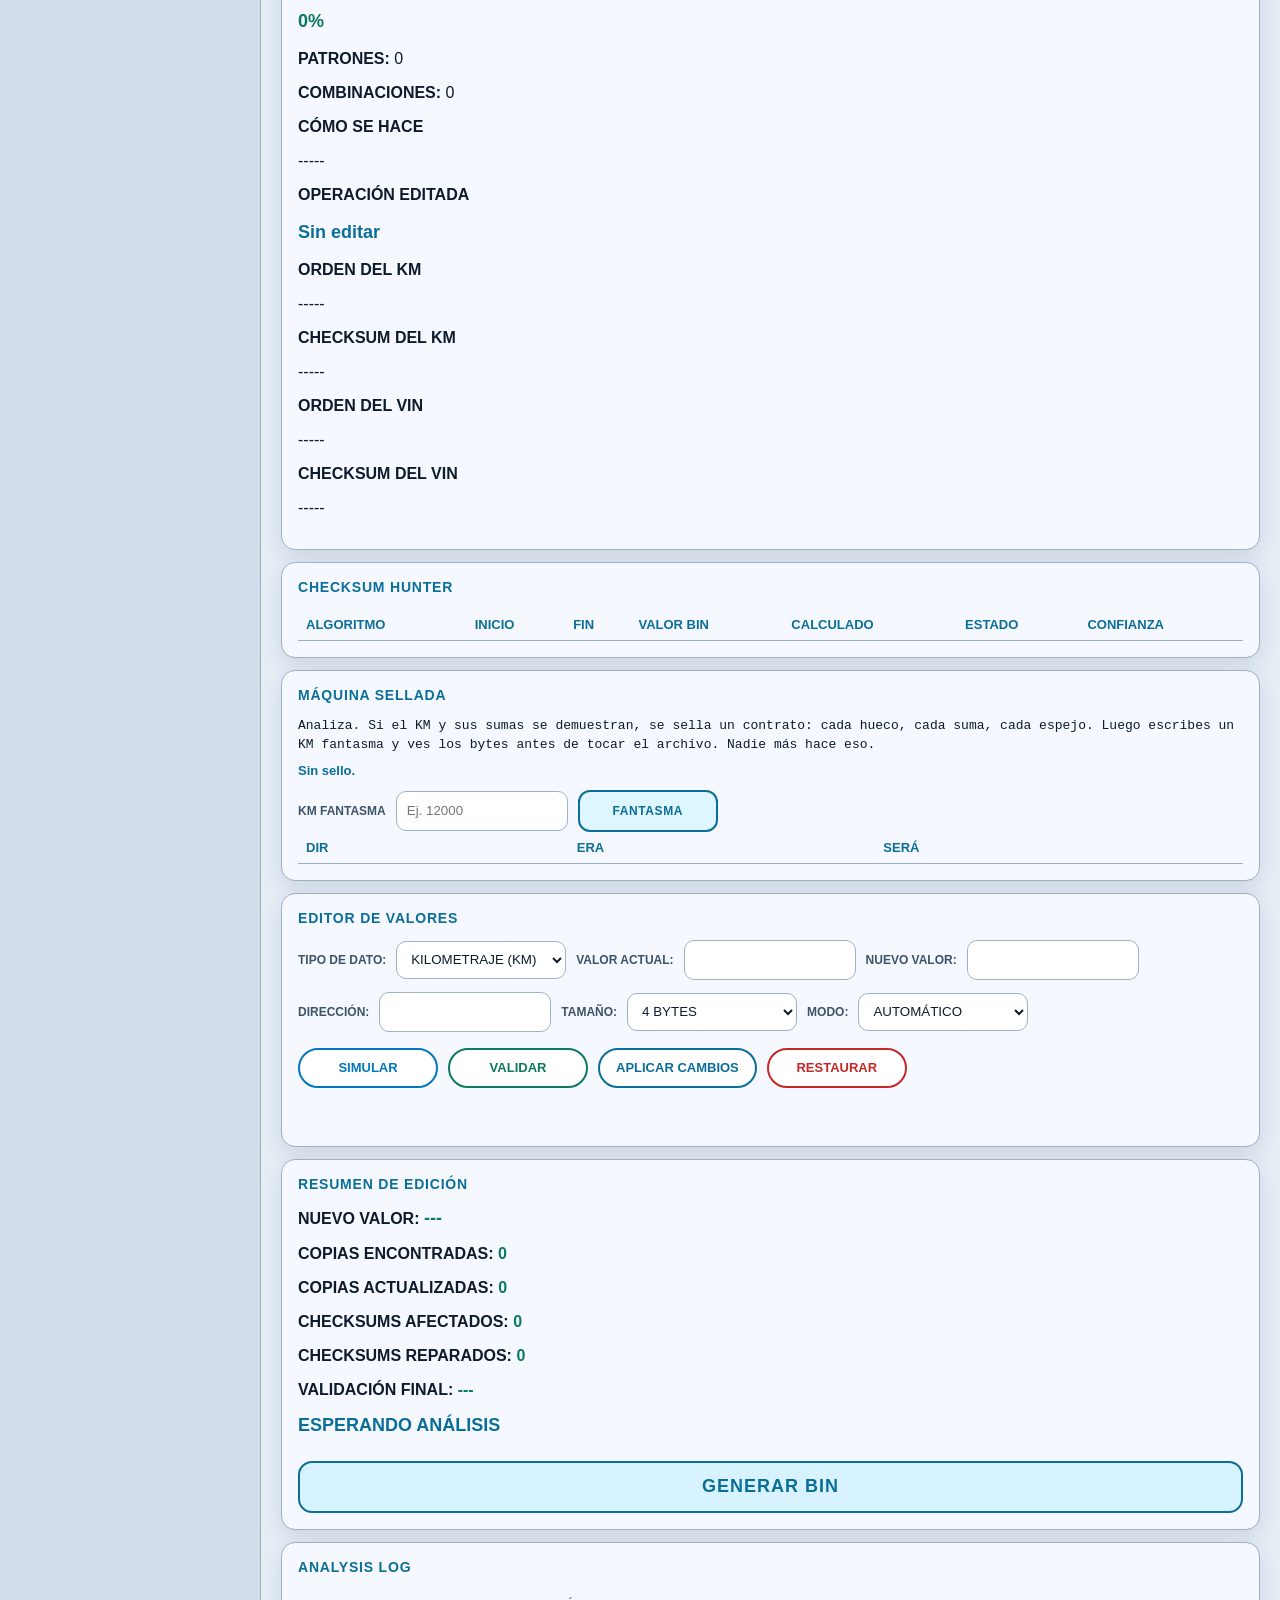
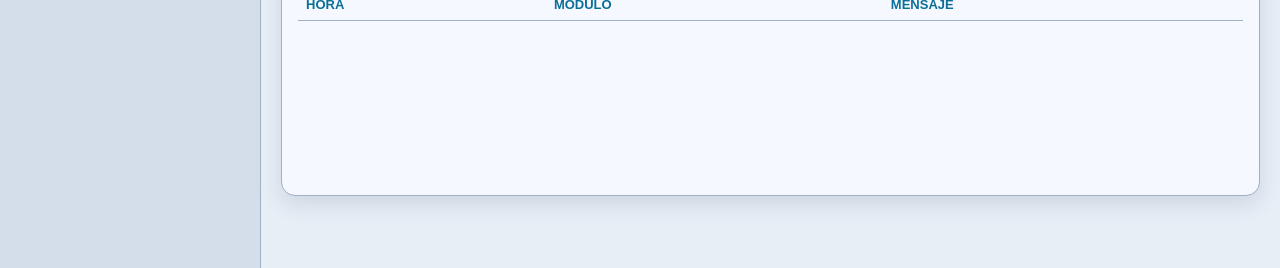
==== commit 663f16ff: "Let ATAQUE answer the user: test inverted/swapped bytes and reply yes or no with the formula. The hu" ====
--- a/index.html
+++ b/index.html
@@ -7,7 +7,7 @@
     <title>VELOCÍMETROS CDMX</title>
     <link rel="icon" href="favicon.ico" sizes="any">
     <link rel="icon" href="favicon.svg" type="image/svg+xml">
-    <link rel="stylesheet" href="style.css?v=mente7">
+    <link rel="stylesheet" href="style.css?v=mente8">
 </head>
 
 <body>
@@ -122,8 +122,13 @@
         </div>
         <div class="help-recipe-bar">
             <label>CÓMO LO HAGO</label>
-            <textarea id="helpRecipe" rows="3" placeholder="Tu ayuda: p. ej. X / 4, XORBYTE AA, 2 bytes LE, CRC16 CCITT, 2C4D. Pinta KM en rojo y SUM/CRC. El ataque lee esto, inventa y aprende."></textarea>
-        </div>
+            <textarea id="helpRecipe" rows="3" placeholder="Tu ayuda: p. ej. X / 4, bytes invertidos, XORBYTE AA, CRC16, 2C4D. Pinta KM en rojo. El ataque lee esto y te responde."></textarea>
+            <label class="hint-invert">
+                <input type="checkbox" id="hintInvertBytes">
+                Tal vez bytes invertidos
+            </label>
+        </div>
+        <div id="aiReply" class="ai-reply">La IA te responde aquí después de ATAQUE: si los bytes iban al revés, la fórmula y las otras hipótesis.</div>
         <input type="file" id="fileInput2" accept="*/*,.bin,.eep,.hex,.s19,.srec,.mot" hidden>
 
         <div id="vinStrip" class="vin-strip">
@@ -600,7 +605,7 @@
 <div id="attackOverlay" class="attack-overlay hidden">
     <div class="attack-box">
         <h2>ATAQUE · CEREBRO 5 A 15 MIN</h2>
-        <p id="attackStatus">En carga. 5 minutos fijos. Si no cierra, 10. Si aún no, 15. No se traba. Tus colores y el complemento también cuentan.</p>
+        <p id="attackStatus">En carga. 5 minutos fijos. Si no cierra, 10. Si aún no, 15. No se traba. Tus colores, el complemento y si los bytes van invertidos también cuentan. Al final te responde.</p>
         <div class="attack-bar"><i id="attackFill"></i></div>
         <p id="attackClock">0:00 / 15:00</p>
         <pre id="attackSim" class="attack-sim">El simulador aparece aquí cuando el ataque ya tiene una hipótesis.</pre>
@@ -608,28 +613,28 @@
 </div>
 <div id="attackToast" class="attack-toast hidden"></div>
 
-<script src="mark-book.js?v=mente7"></script>
-<script src="operation-registry.js?v=mente7"></script>
-<script src="expression-tree.js?v=mente7"></script>
-<script src="math-engine.js?v=mente7"></script>
-<script src="expression-generator.js?v=mente7"></script>
-<script src="fitness-engine.js?v=mente7"></script>
-<script src="validation-engine.js?v=mente7"></script>
-<script src="checksum-engine.js?v=mente7"></script>
-<script src="knowledge-base.js?v=mente7"></script>
-<script src="bin-world.js?v=mente7"></script>
-<script src="mind-engine.js?v=mente7"></script>
-<script src="hunters.js?v=mente7"></script>
-<script src="dna-discovery.js?v=mente7"></script>
-<script src="editor-upa.js?v=mente7"></script>
-<script src="write-machine.js?v=mente7"></script>
-<script src="bin-object.js?v=mente7"></script>
-<script src="family-library.js?v=mente7"></script>
-<script src="omega-kernel.js?v=mente7"></script>
-<script src="bin-core.js?v=mente7"></script>
-<script src="discovery-manager.js?v=mente7"></script>
-<script src="deep-attack.js?v=mente7"></script>
-<script src="app.js?v=mente7"></script>
+<script src="mark-book.js?v=mente8"></script>
+<script src="operation-registry.js?v=mente8"></script>
+<script src="expression-tree.js?v=mente8"></script>
+<script src="math-engine.js?v=mente8"></script>
+<script src="expression-generator.js?v=mente8"></script>
+<script src="fitness-engine.js?v=mente8"></script>
+<script src="validation-engine.js?v=mente8"></script>
+<script src="checksum-engine.js?v=mente8"></script>
+<script src="knowledge-base.js?v=mente8"></script>
+<script src="bin-world.js?v=mente8"></script>
+<script src="mind-engine.js?v=mente8"></script>
+<script src="hunters.js?v=mente8"></script>
+<script src="dna-discovery.js?v=mente8"></script>
+<script src="editor-upa.js?v=mente8"></script>
+<script src="write-machine.js?v=mente8"></script>
+<script src="bin-object.js?v=mente8"></script>
+<script src="family-library.js?v=mente8"></script>
+<script src="omega-kernel.js?v=mente8"></script>
+<script src="bin-core.js?v=mente8"></script>
+<script src="discovery-manager.js?v=mente8"></script>
+<script src="deep-attack.js?v=mente8"></script>
+<script src="app.js?v=mente8"></script>
 
 </body>
 </html>
--- a/style.css
+++ b/style.css
@@ -503,6 +503,7 @@
 
 .help-recipe-bar {
     display: flex;
+    flex-wrap: wrap;
     align-items: flex-start;
     gap: 10px;
     margin: 0 0 10px;
@@ -527,6 +528,33 @@
     padding: 6px 8px;
     font: inherit;
     font-size: 12px;
+}
+.hint-invert {
+    display: flex;
+    align-items: center;
+    gap: 6px;
+    min-width: 160px;
+    font-size: 12px !important;
+    font-weight: 800 !important;
+    color: #163a6b !important;
+    padding-top: 8px !important;
+    cursor: pointer;
+}
+.hint-invert input {
+    width: 16px;
+    height: 16px;
+    accent-color: #1e5a9c;
+}
+.ai-reply {
+    margin: 0 0 12px;
+    padding: 10px 12px;
+    border: 1px solid #8eb8e8;
+    border-radius: 12px;
+    background: #eef6ff;
+    color: #163a6b;
+    font-size: 13px;
+    font-weight: 650;
+    line-height: 1.45;
 }
 
 .hex-oracle {
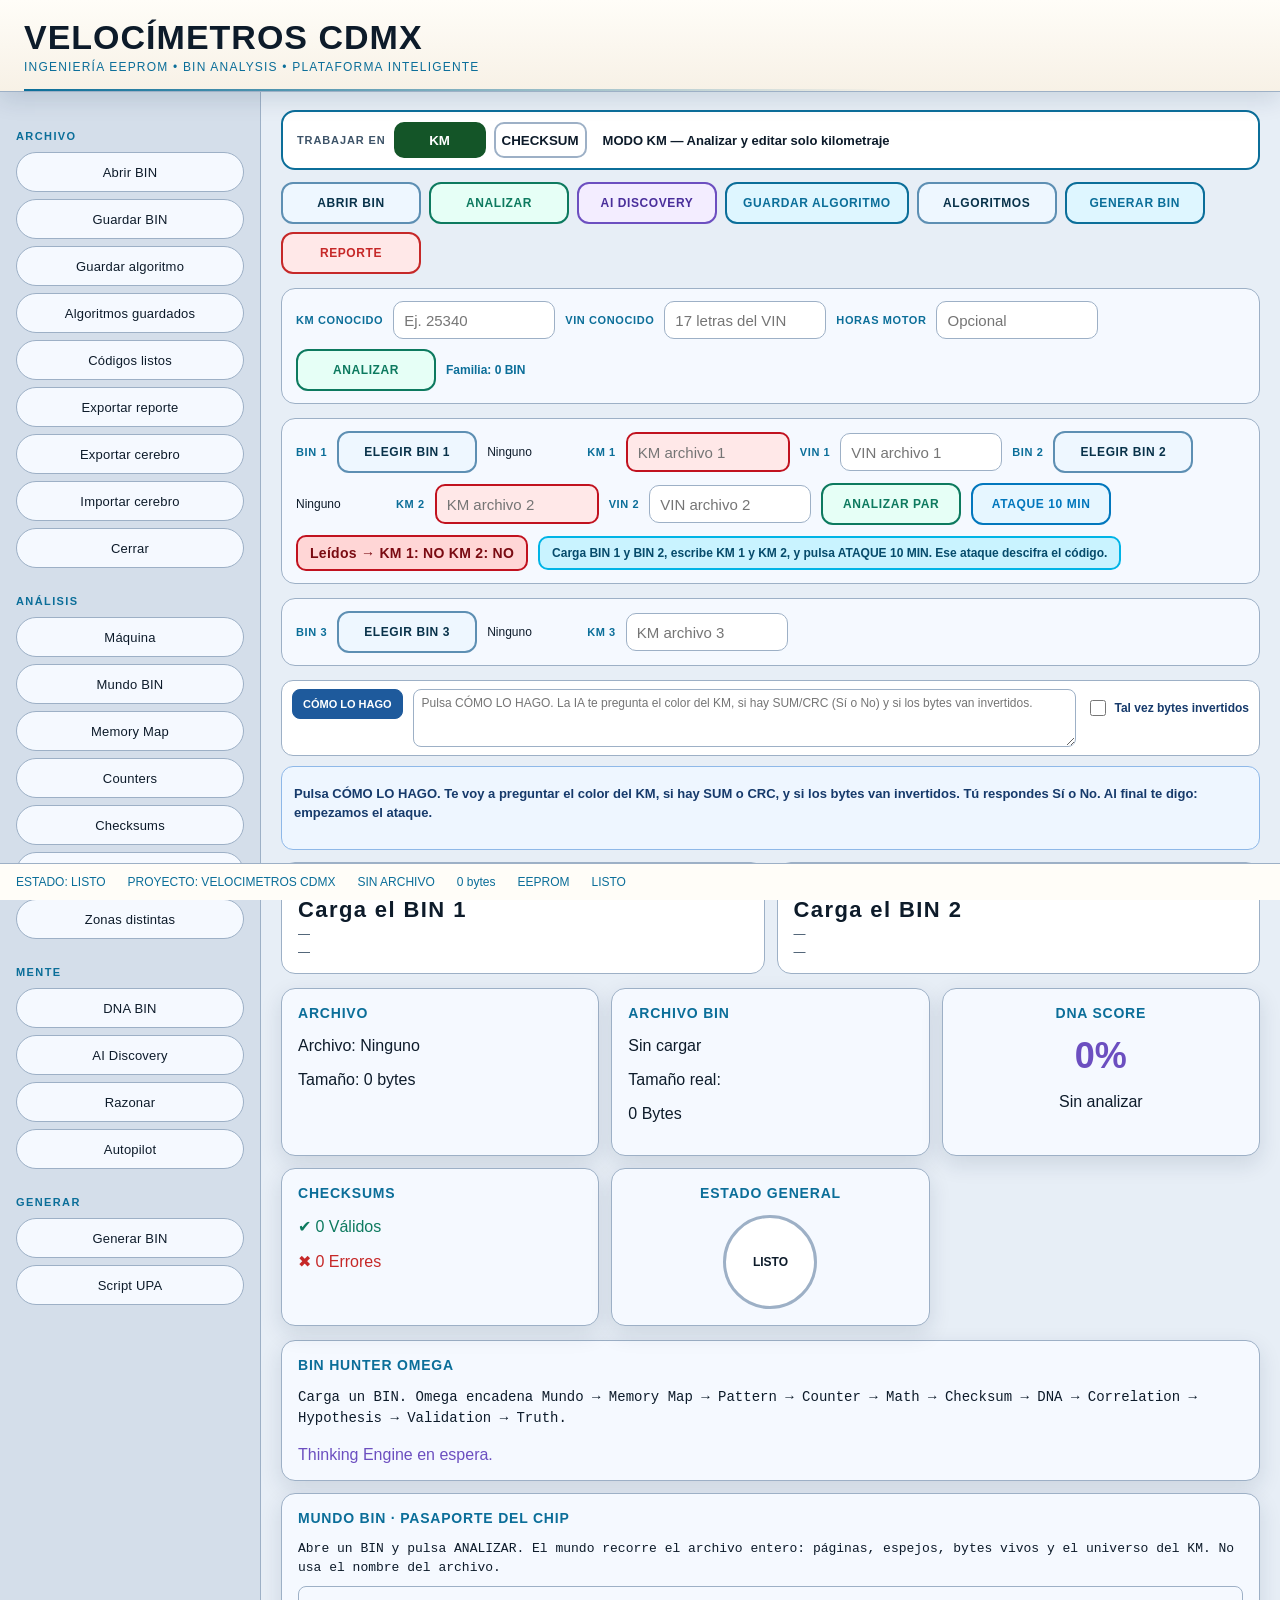
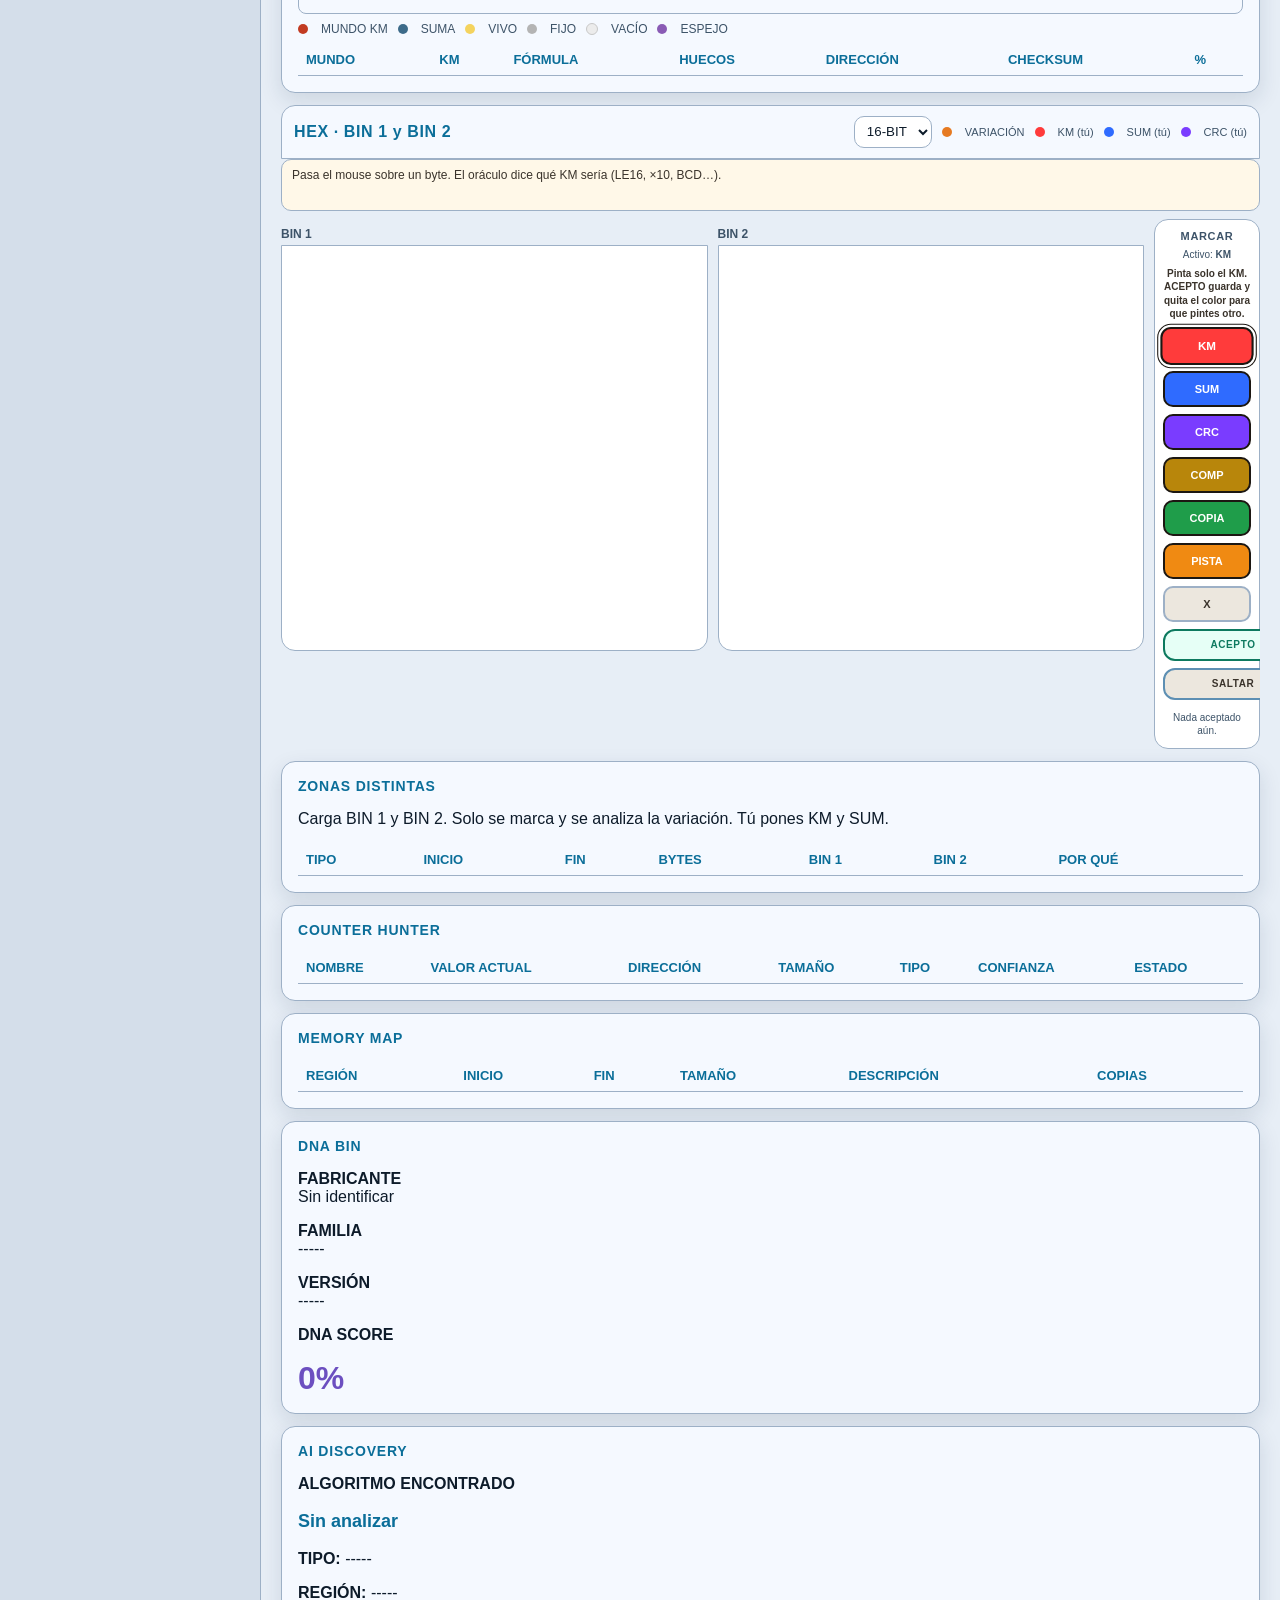
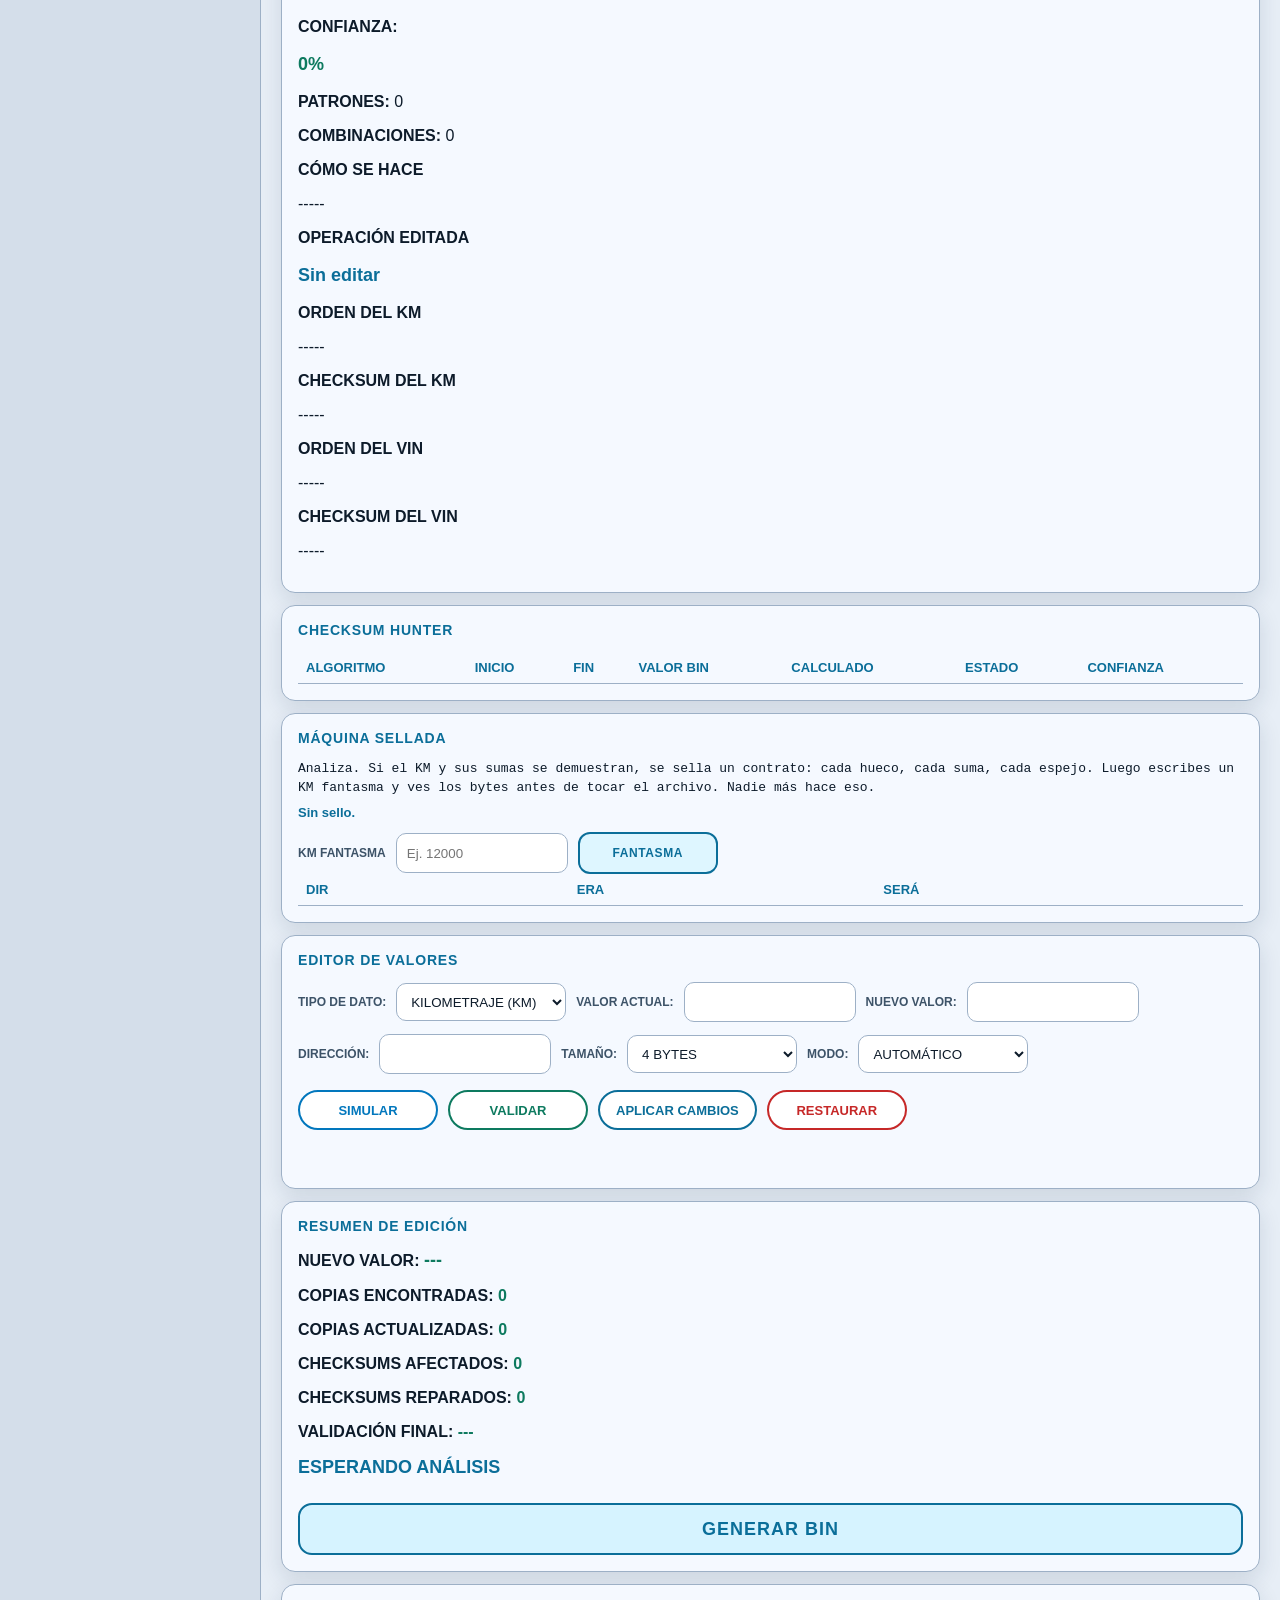
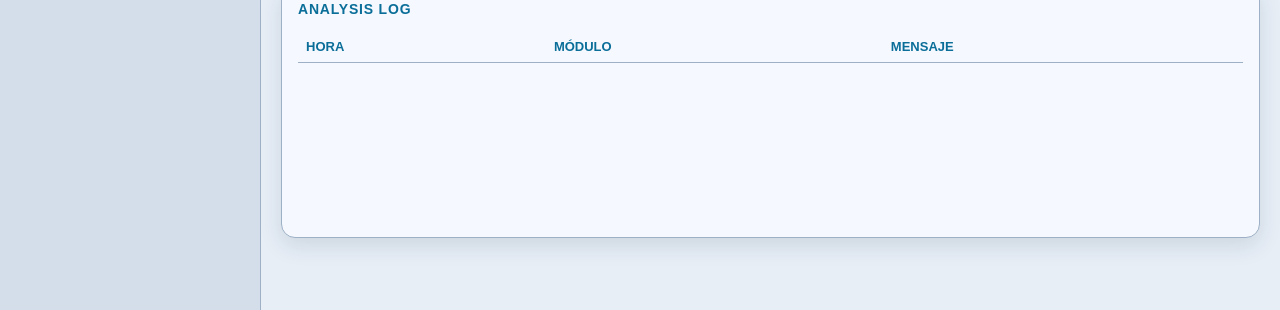
==== commit 8d3825a8: "Ask KM color and checksum yes/no in CÓMO LO HAGO, then offer to start the attack. The coach talks wi" ====
--- a/index.html
+++ b/index.html
@@ -7,7 +7,7 @@
     <title>VELOCÍMETROS CDMX</title>
     <link rel="icon" href="favicon.ico" sizes="any">
     <link rel="icon" href="favicon.svg" type="image/svg+xml">
-    <link rel="stylesheet" href="style.css?v=mente8">
+    <link rel="stylesheet" href="style.css?v=mente9">
 </head>
 
 <body>
@@ -121,14 +121,18 @@
             <button type="button" class="action-btn green" id="attackPosterMainSave">DESCARGAR IMAGEN DEL ATAQUE</button>
         </div>
         <div class="help-recipe-bar">
-            <label>CÓMO LO HAGO</label>
-            <textarea id="helpRecipe" rows="3" placeholder="Tu ayuda: p. ej. X / 4, bytes invertidos, XORBYTE AA, CRC16, 2C4D. Pinta KM en rojo. El ataque lee esto y te responde."></textarea>
+            <button type="button" id="helpHowBtn" class="help-how-btn">CÓMO LO HAGO</button>
+            <textarea id="helpRecipe" rows="3" placeholder="Pulsa CÓMO LO HAGO. La IA te pregunta el color del KM, si hay SUM/CRC (Sí o No) y si los bytes van invertidos."></textarea>
             <label class="hint-invert">
                 <input type="checkbox" id="hintInvertBytes">
                 Tal vez bytes invertidos
             </label>
         </div>
-        <div id="aiReply" class="ai-reply">La IA te responde aquí después de ATAQUE: si los bytes iban al revés, la fórmula y las otras hipótesis.</div>
+        <div id="aiChat" class="ai-chat">
+            <div id="aiChatLog" class="ai-chat-log"></div>
+            <p id="aiReply" class="ai-ask">Pulsa CÓMO LO HAGO. Te pregunto el color del KM, si hay SUM/CRC (Sí o No) y si los bytes van invertidos. Al final te digo: empezamos el ataque.</p>
+            <div id="aiChatBtns" class="ai-chat-btns"></div>
+        </div>
         <input type="file" id="fileInput2" accept="*/*,.bin,.eep,.hex,.s19,.srec,.mot" hidden>
 
         <div id="vinStrip" class="vin-strip">
@@ -613,28 +617,29 @@
 </div>
 <div id="attackToast" class="attack-toast hidden"></div>
 
-<script src="mark-book.js?v=mente8"></script>
-<script src="operation-registry.js?v=mente8"></script>
-<script src="expression-tree.js?v=mente8"></script>
-<script src="math-engine.js?v=mente8"></script>
-<script src="expression-generator.js?v=mente8"></script>
-<script src="fitness-engine.js?v=mente8"></script>
-<script src="validation-engine.js?v=mente8"></script>
-<script src="checksum-engine.js?v=mente8"></script>
-<script src="knowledge-base.js?v=mente8"></script>
-<script src="bin-world.js?v=mente8"></script>
-<script src="mind-engine.js?v=mente8"></script>
-<script src="hunters.js?v=mente8"></script>
-<script src="dna-discovery.js?v=mente8"></script>
-<script src="editor-upa.js?v=mente8"></script>
-<script src="write-machine.js?v=mente8"></script>
-<script src="bin-object.js?v=mente8"></script>
-<script src="family-library.js?v=mente8"></script>
-<script src="omega-kernel.js?v=mente8"></script>
-<script src="bin-core.js?v=mente8"></script>
-<script src="discovery-manager.js?v=mente8"></script>
-<script src="deep-attack.js?v=mente8"></script>
-<script src="app.js?v=mente8"></script>
+<script src="mark-book.js?v=mente9"></script>
+<script src="operation-registry.js?v=mente9"></script>
+<script src="expression-tree.js?v=mente9"></script>
+<script src="math-engine.js?v=mente9"></script>
+<script src="expression-generator.js?v=mente9"></script>
+<script src="fitness-engine.js?v=mente9"></script>
+<script src="validation-engine.js?v=mente9"></script>
+<script src="checksum-engine.js?v=mente9"></script>
+<script src="knowledge-base.js?v=mente9"></script>
+<script src="bin-world.js?v=mente9"></script>
+<script src="mind-engine.js?v=mente9"></script>
+<script src="hunters.js?v=mente9"></script>
+<script src="dna-discovery.js?v=mente9"></script>
+<script src="editor-upa.js?v=mente9"></script>
+<script src="write-machine.js?v=mente9"></script>
+<script src="bin-object.js?v=mente9"></script>
+<script src="family-library.js?v=mente9"></script>
+<script src="omega-kernel.js?v=mente9"></script>
+<script src="bin-core.js?v=mente9"></script>
+<script src="discovery-manager.js?v=mente9"></script>
+<script src="ai-coach.js?v=mente9"></script>
+<script src="deep-attack.js?v=mente9"></script>
+<script src="app.js?v=mente9"></script>
 
 </body>
 </html>
--- a/style.css
+++ b/style.css
@@ -545,14 +545,71 @@
     height: 16px;
     accent-color: #1e5a9c;
 }
-.ai-reply {
+.help-how-btn {
+    min-width: 90px;
+    padding: 8px 10px;
+    border: 1px solid #1e5a9c;
+    border-radius: 8px;
+    background: #1e5a9c;
+    color: #fff;
+    font-size: 11px;
+    font-weight: 800;
+    cursor: pointer;
+}
+.help-how-btn:hover { background: #163a6b; }
+.ai-chat {
     margin: 0 0 12px;
     padding: 10px 12px;
     border: 1px solid #8eb8e8;
     border-radius: 12px;
     background: #eef6ff;
+}
+.ai-chat-log {
+    max-height: 120px;
+    overflow: auto;
+    font-size: 12px;
+    line-height: 1.4;
     color: #163a6b;
+    margin: 0 0 8px;
+}
+.ai-line { margin: 0 0 4px; }
+.ai-line.ai-ia { font-weight: 650; }
+.ai-line.ai-yo { color: #3a332b; }
+.ai-ask {
+    margin: 0 0 8px;
     font-size: 13px;
+    font-weight: 700;
+    color: #163a6b;
+    line-height: 1.45;
+}
+.ai-chat-btns {
+    display: flex;
+    flex-wrap: wrap;
+    gap: 6px;
+    margin: 0 0 8px;
+}
+.ai-yesno {
+    border: 1px solid #1e5a9c;
+    background: #fff;
+    color: #163a6b;
+    border-radius: 8px;
+    padding: 6px 12px;
+    font-weight: 800;
+    font-size: 12px;
+    cursor: pointer;
+}
+.ai-yesno:hover { background: #dcebff; }
+.ai-yesno.ai-go {
+    background: #1e5a9c;
+    color: #fff;
+}
+.ai-reply {
+    margin: 0;
+    padding: 0;
+    border: 0;
+    background: transparent;
+    color: #163a6b;
+    font-size: 12px;
     font-weight: 650;
     line-height: 1.45;
 }
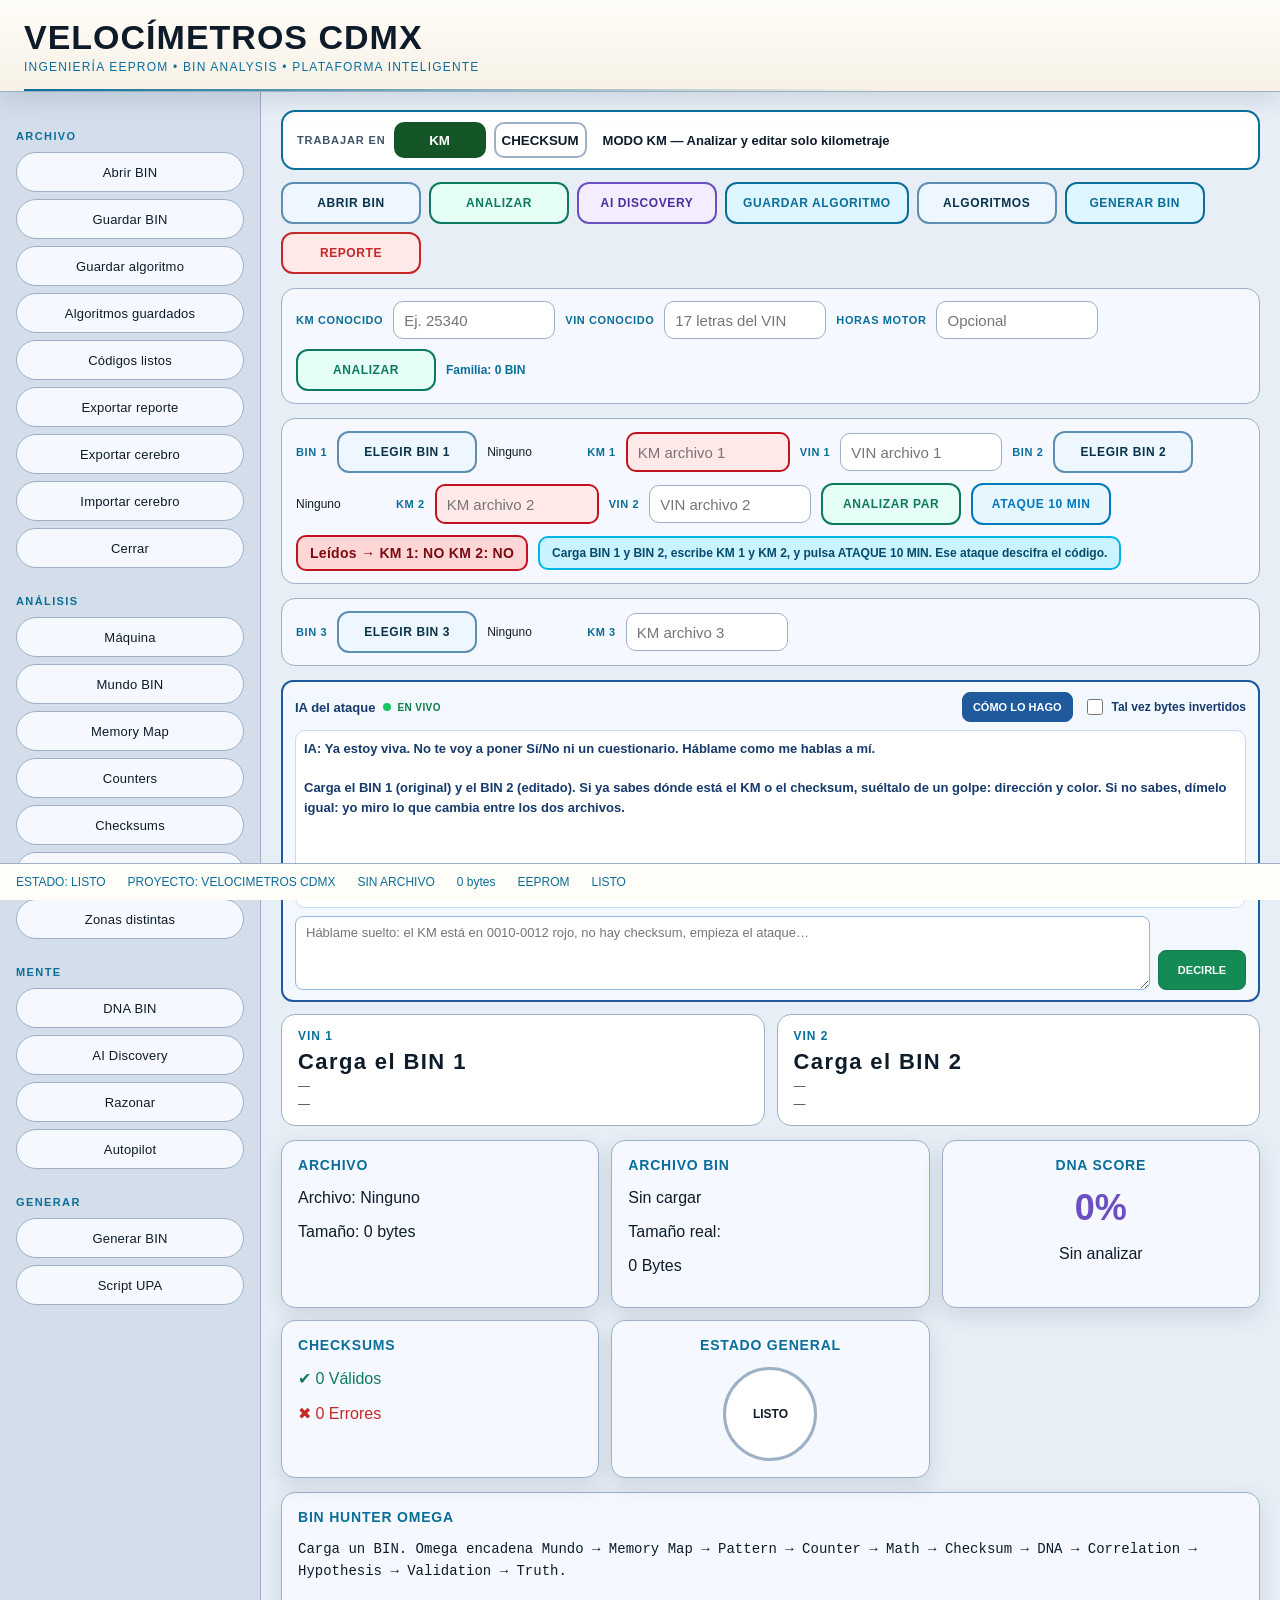
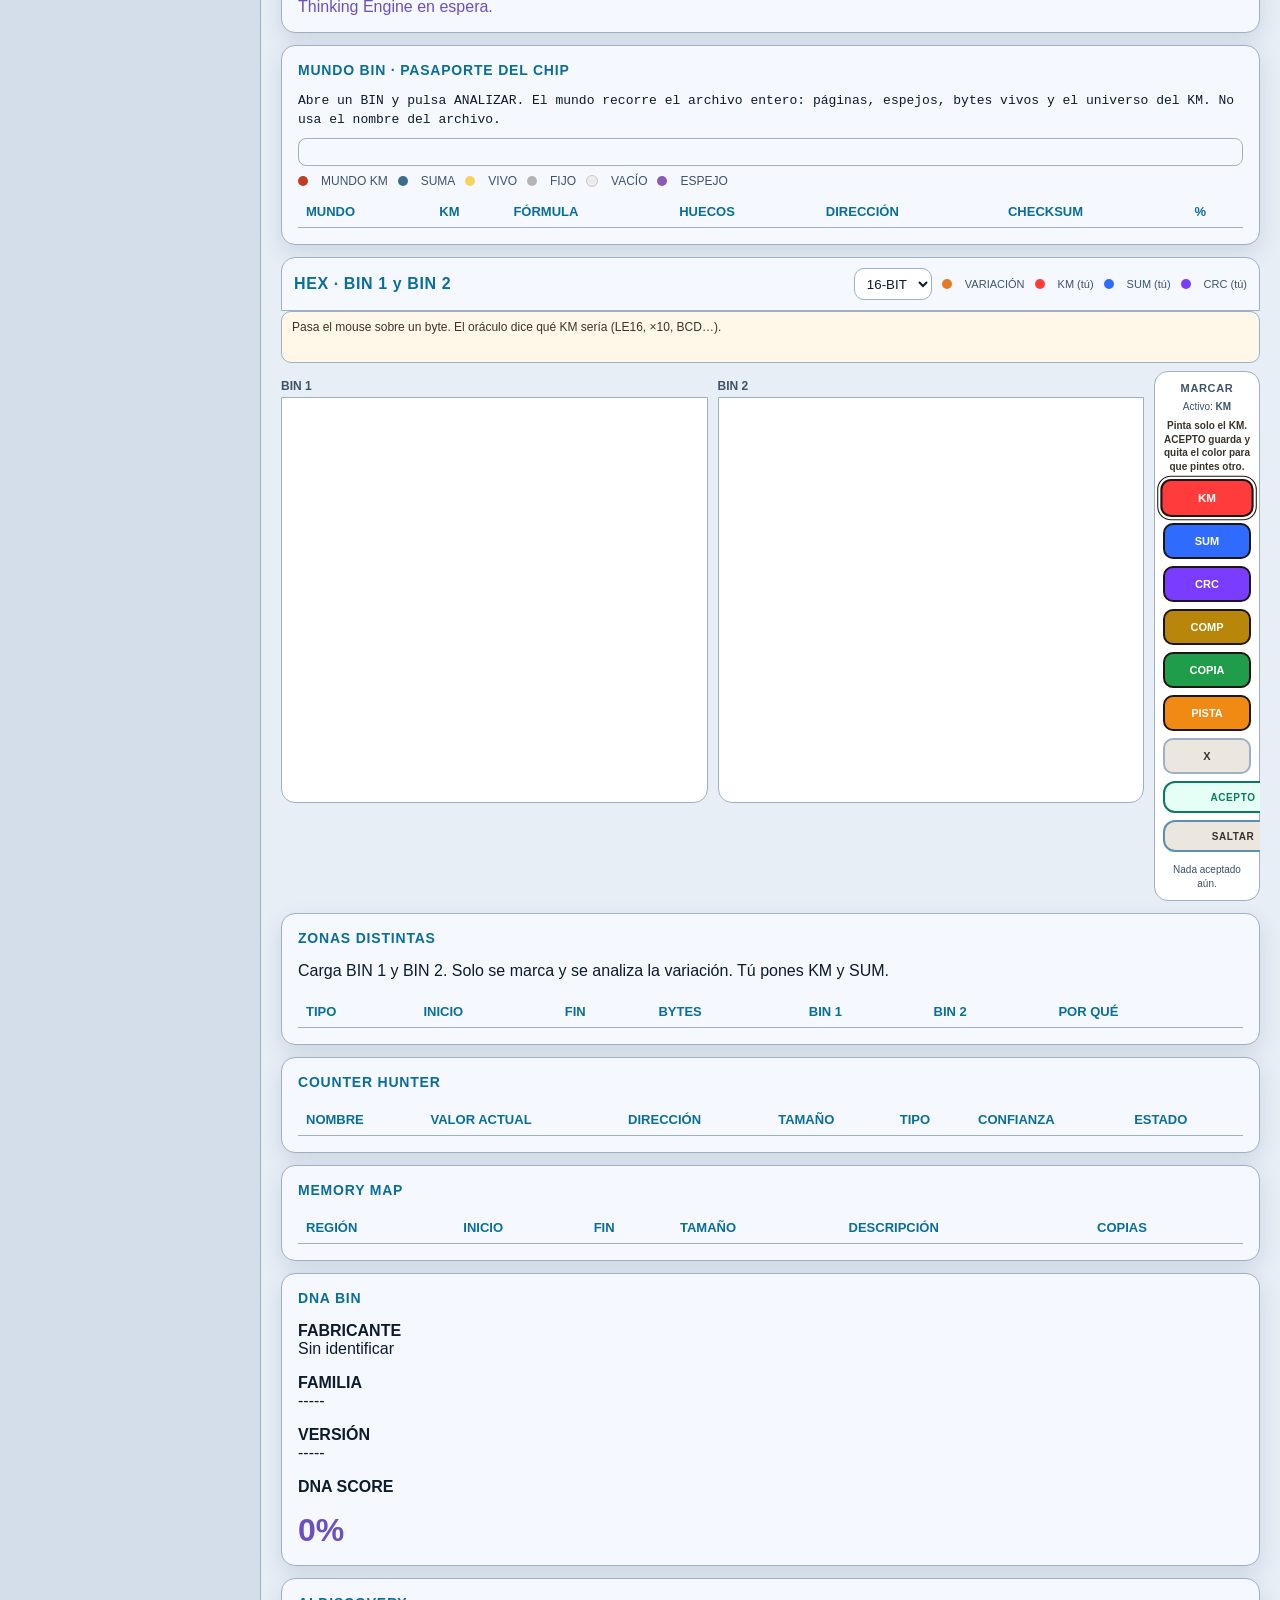
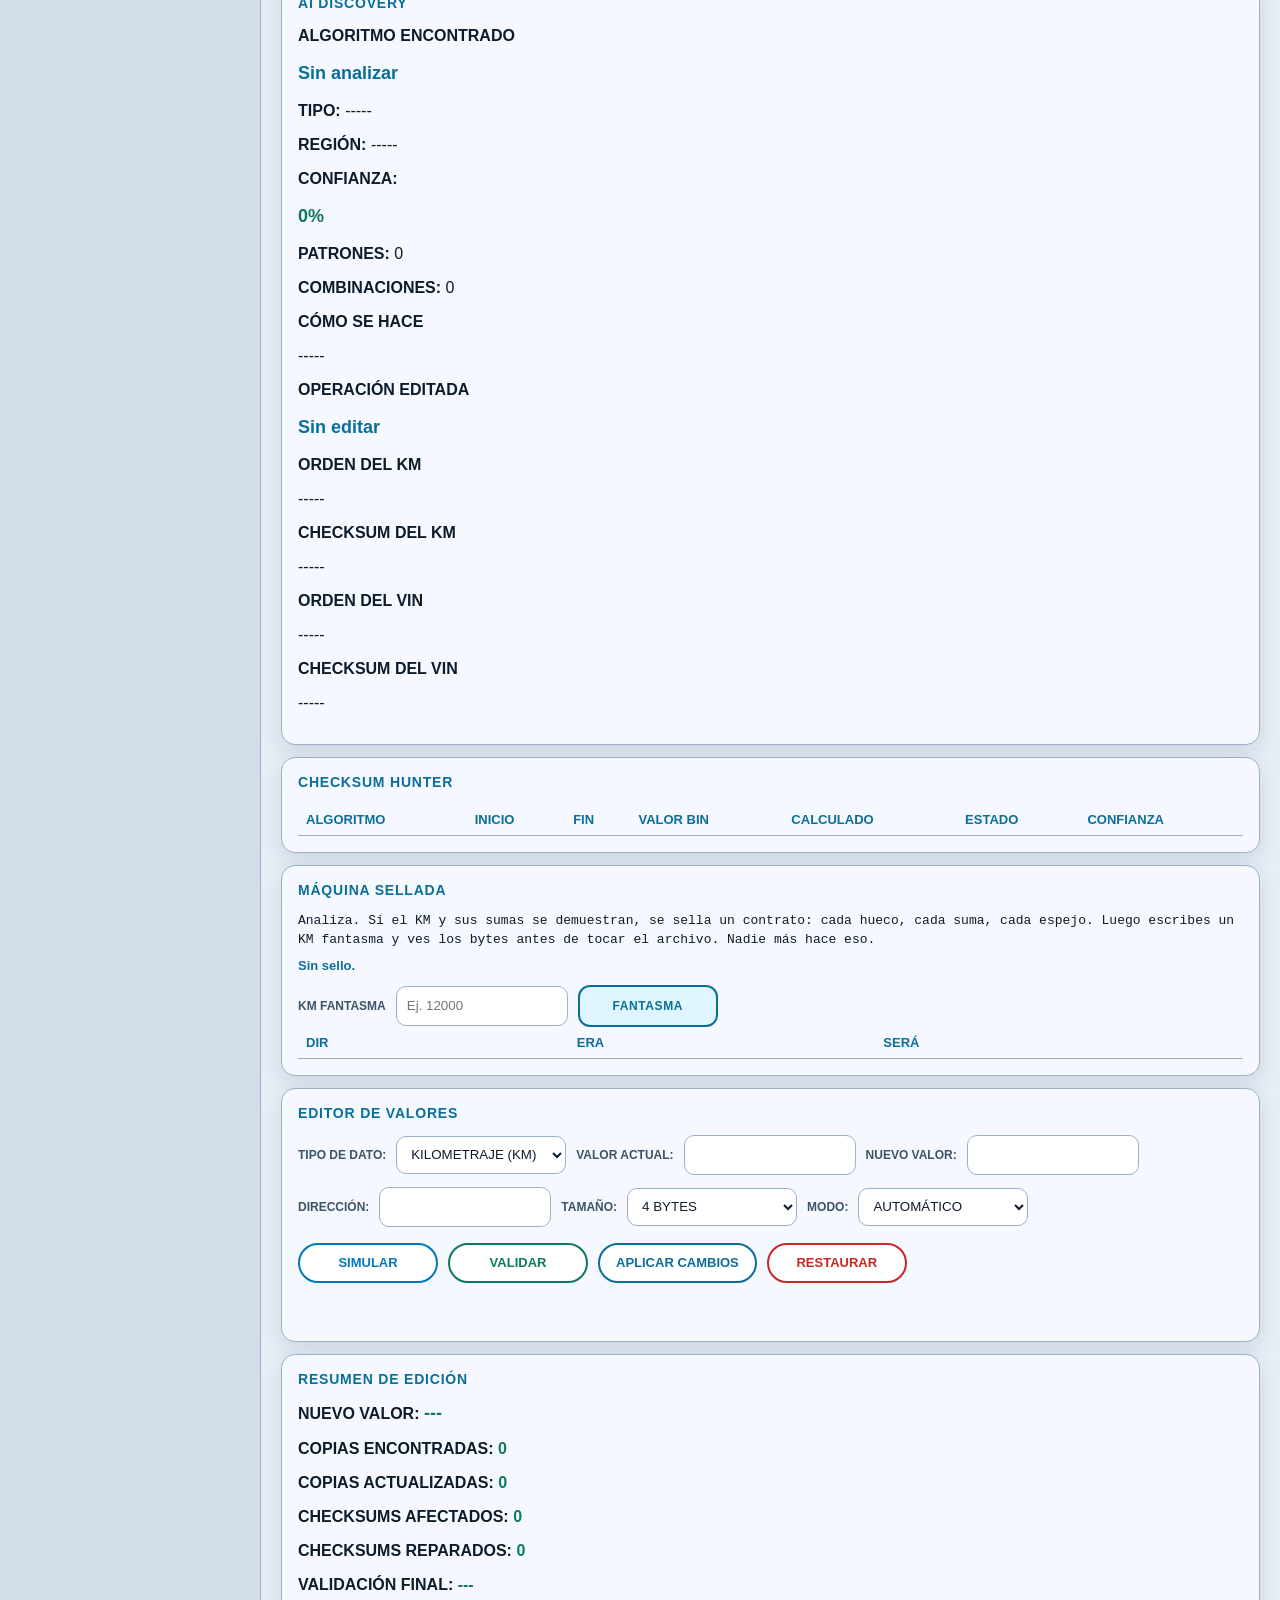
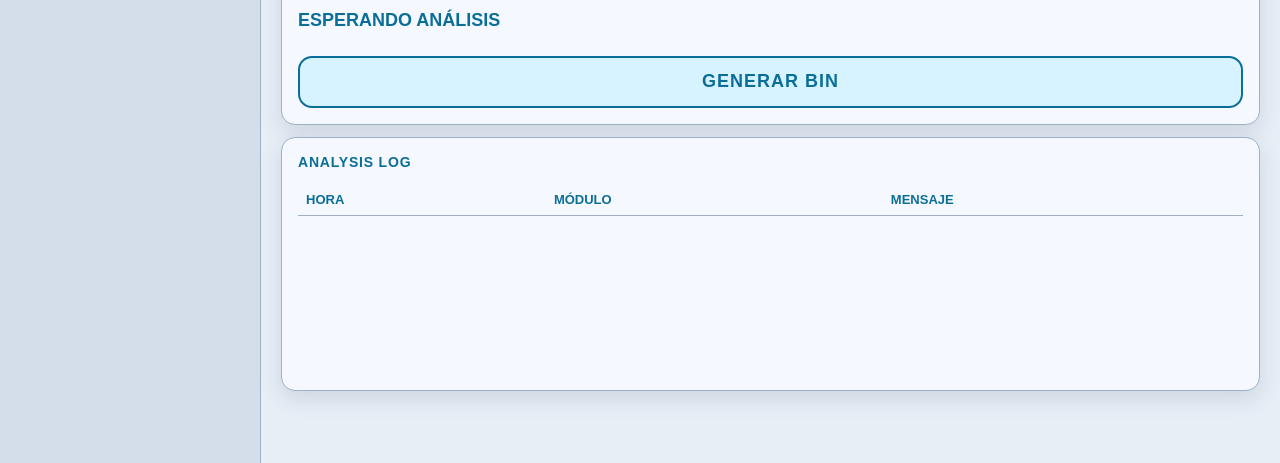
==== commit b760d972: "Give CÓMO LO HAGO its own live chat so it talks in free text, watches the BIN pair, and feeds the at" ====
--- a/index.html
+++ b/index.html
@@ -7,7 +7,7 @@
     <title>VELOCÍMETROS CDMX</title>
     <link rel="icon" href="favicon.ico" sizes="any">
     <link rel="icon" href="favicon.svg" type="image/svg+xml">
-    <link rel="stylesheet" href="style.css?v=mente9">
+    <link rel="stylesheet" href="style.css?v=mente14">
 </head>
 
 <body>
@@ -120,19 +120,27 @@
             <canvas id="attackPosterMain" width="720" height="420"></canvas>
             <button type="button" class="action-btn green" id="attackPosterMainSave">DESCARGAR IMAGEN DEL ATAQUE</button>
         </div>
-        <div class="help-recipe-bar">
-            <button type="button" id="helpHowBtn" class="help-how-btn">CÓMO LO HAGO</button>
-            <textarea id="helpRecipe" rows="3" placeholder="Pulsa CÓMO LO HAGO. La IA te pregunta el color del KM, si hay SUM/CRC (Sí o No) y si los bytes van invertidos."></textarea>
-            <label class="hint-invert">
-                <input type="checkbox" id="hintInvertBytes">
-                Tal vez bytes invertidos
-            </label>
-        </div>
-        <div id="aiChat" class="ai-chat">
+        <div id="aiChat" class="ai-chat ai-live">
+            <div class="ai-chat-head">
+                <button type="button" id="helpHowBtn" class="help-how-btn">CÓMO LO HAGO</button>
+                <div class="ai-chat-title">
+                    <strong>IA del ataque</strong>
+                    <span id="aiPulse" class="ai-pulse">en vivo</span>
+                </div>
+                <label class="hint-invert">
+                    <input type="checkbox" id="hintInvertBytes">
+                    Tal vez bytes invertidos
+                </label>
+            </div>
             <div id="aiChatLog" class="ai-chat-log"></div>
-            <p id="aiReply" class="ai-ask">Pulsa CÓMO LO HAGO. Te pregunto el color del KM, si hay SUM/CRC (Sí o No) y si los bytes van invertidos. Al final te digo: empezamos el ataque.</p>
-            <div id="aiChatBtns" class="ai-chat-btns"></div>
-        </div>
+            <p id="aiReply" class="ai-ask hidden" hidden></p>
+            <div id="aiChatBtns" class="ai-chat-btns" hidden></div>
+            <div class="ai-chat-input">
+                <textarea id="aiTalk" rows="2" placeholder="Háblame suelto: el KM está en 0010-0012 rojo, no hay checksum, empieza el ataque…"></textarea>
+                <button type="button" id="aiSendBtn" class="ai-send-btn">DECIRLE</button>
+            </div>
+        </div>
+        <textarea id="helpRecipe" hidden aria-hidden="true"></textarea>
         <input type="file" id="fileInput2" accept="*/*,.bin,.eep,.hex,.s19,.srec,.mot" hidden>
 
         <div id="vinStrip" class="vin-strip">
@@ -598,11 +606,19 @@
             <button type="button" id="upaMakeTxt" class="btn-blue">NOTAS .TXT</button>
         </div>
         <label>ERROR DEL PROGRAMADOR UPA</label>
-        <textarea id="upaErrorBox" rows="4" placeholder="Pega aquí el mensaje rojo o el log de UPA."></textarea>
+        <textarea id="upaErrorBox" rows="4" placeholder="Aquí NO se escribe a mano. Copia el error rojo de UPA y pégalo (Ctrl+V)."></textarea>
         <div class="editor-buttons">
             <button type="button" id="upaErrorBtn" class="action-btn yellow">ANALIZAR ERROR</button>
         </div>
-        <p id="upaErrorOut" class="modal-help">Si falla en el programador, pega el error y pulsa ANALIZAR ERROR.</p>
+        <p id="upaErrorOut" class="modal-help">Si el programador UPA falla, copia su mensaje rojo, pégalo arriba y pulsa ANALIZAR ERROR. Si el recuadro está vacío, no hay nada que analizar.</p>
+        <div class="ai-chat upa-ai">
+            <p id="upaAiReply" class="ai-ask">IA del script UPA: los botones de arriba siguen creando el .PSC. Aquí puedes preguntarme qué hace el código, el chip, o pegar el error del programador.</p>
+            <div id="upaAiLog" class="ai-chat-log"></div>
+            <div class="help-recipe-bar upa-talk">
+                <textarea id="upaAiText" rows="2" placeholder="Pregúntame el script, el chip, o pega el error de UPA…"></textarea>
+                <button type="button" id="upaAiSend" class="ai-send-btn">DECIRLE</button>
+            </div>
+        </div>
     </div>
 </div>
 
@@ -617,29 +633,31 @@
 </div>
 <div id="attackToast" class="attack-toast hidden"></div>
 
-<script src="mark-book.js?v=mente9"></script>
-<script src="operation-registry.js?v=mente9"></script>
-<script src="expression-tree.js?v=mente9"></script>
-<script src="math-engine.js?v=mente9"></script>
-<script src="expression-generator.js?v=mente9"></script>
-<script src="fitness-engine.js?v=mente9"></script>
-<script src="validation-engine.js?v=mente9"></script>
-<script src="checksum-engine.js?v=mente9"></script>
-<script src="knowledge-base.js?v=mente9"></script>
-<script src="bin-world.js?v=mente9"></script>
-<script src="mind-engine.js?v=mente9"></script>
-<script src="hunters.js?v=mente9"></script>
-<script src="dna-discovery.js?v=mente9"></script>
-<script src="editor-upa.js?v=mente9"></script>
-<script src="write-machine.js?v=mente9"></script>
-<script src="bin-object.js?v=mente9"></script>
-<script src="family-library.js?v=mente9"></script>
-<script src="omega-kernel.js?v=mente9"></script>
-<script src="bin-core.js?v=mente9"></script>
-<script src="discovery-manager.js?v=mente9"></script>
-<script src="ai-coach.js?v=mente9"></script>
-<script src="deep-attack.js?v=mente9"></script>
-<script src="app.js?v=mente9"></script>
+<script src="mark-book.js?v=mente12"></script>
+<script src="operation-registry.js?v=mente12"></script>
+<script src="expression-tree.js?v=mente12"></script>
+<script src="math-engine.js?v=mente12"></script>
+<script src="expression-generator.js?v=mente12"></script>
+<script src="fitness-engine.js?v=mente12"></script>
+<script src="validation-engine.js?v=mente12"></script>
+<script src="checksum-engine.js?v=mente12"></script>
+<script src="knowledge-base.js?v=mente12"></script>
+<script src="bin-world.js?v=mente12"></script>
+<script src="mind-engine.js?v=mente12"></script>
+<script src="hunters.js?v=mente12"></script>
+<script src="dna-discovery.js?v=mente12"></script>
+<script src="editor-upa.js?v=mente13"></script>
+<script src="write-machine.js?v=mente12"></script>
+<script src="bin-object.js?v=mente12"></script>
+<script src="family-library.js?v=mente12"></script>
+<script src="omega-kernel.js?v=mente12"></script>
+<script src="bin-core.js?v=mente12"></script>
+<script src="discovery-manager.js?v=mente12"></script>
+<script src="algo-net.js?v=mente12"></script>
+<script src="ai-coach.js?v=mente14"></script>
+<script src="upa-coach.js?v=mente12"></script>
+<script src="deep-attack.js?v=mente12"></script>
+<script src="app.js?v=mente14"></script>
 
 </body>
 </html>
--- a/style.css
+++ b/style.css
@@ -520,14 +520,16 @@
     padding-top: 6px;
 }
 .help-recipe-bar textarea {
-    flex: 1;
-    min-height: 44px;
+    flex: 1 1 100%;
+    min-height: 72px;
+    min-width: 200px;
     resize: vertical;
     border: 1px solid var(--line);
     border-radius: 8px;
-    padding: 6px 8px;
+    padding: 8px 10px;
     font: inherit;
-    font-size: 12px;
+    font-size: 13px;
+    order: 3;
 }
 .hint-invert {
     display: flex;
@@ -537,8 +539,9 @@
     font-size: 12px !important;
     font-weight: 800 !important;
     color: #163a6b !important;
-    padding-top: 8px !important;
+    padding-top: 0 !important;
     cursor: pointer;
+    order: 2;
 }
 .hint-invert input {
     width: 16px;
@@ -555,8 +558,24 @@
     font-size: 11px;
     font-weight: 800;
     cursor: pointer;
+    order: 1;
 }
 .help-how-btn:hover { background: #163a6b; }
+.ai-send-btn {
+    min-width: 88px;
+    padding: 8px 12px;
+    border: 1px solid #0f7a4a;
+    border-radius: 8px;
+    background: #148a54;
+    color: #fff;
+    font-size: 11px;
+    font-weight: 800;
+    cursor: pointer;
+    order: 4;
+    min-height: 40px;
+}
+.upa-ai { margin: 0 0 12px; }
+.upa-talk { margin: 8px 0 0; padding: 8px; }
 .ai-chat {
     margin: 0 0 12px;
     padding: 10px 12px;
@@ -564,29 +583,96 @@
     border-radius: 12px;
     background: #eef6ff;
 }
+.ai-chat.ai-live {
+    display: flex;
+    flex-direction: column;
+    min-height: 280px;
+    border: 2px solid #1e5a9c;
+    background: #f3f8ff;
+}
+.ai-chat-head {
+    display: flex;
+    flex-wrap: wrap;
+    align-items: center;
+    gap: 10px;
+    margin: 0 0 8px;
+}
+.ai-chat-title {
+    display: flex;
+    align-items: center;
+    gap: 8px;
+    flex: 1 1 auto;
+    color: #163a6b;
+    font-size: 13px;
+}
+.ai-pulse {
+    display: inline-flex;
+    align-items: center;
+    gap: 6px;
+    font-size: 10px;
+    font-weight: 800;
+    letter-spacing: 0.04em;
+    text-transform: uppercase;
+    color: #0f7a4a;
+}
+.ai-pulse::before {
+    content: "";
+    width: 8px;
+    height: 8px;
+    border-radius: 50%;
+    background: #19c463;
+    box-shadow: 0 0 0 0 rgba(25, 196, 99, 0.7);
+}
+.ai-pulse.beat::before {
+    animation: aiPulse 1.1s ease-out 1;
+}
+@keyframes aiPulse {
+    0% { box-shadow: 0 0 0 0 rgba(25, 196, 99, 0.7); }
+    100% { box-shadow: 0 0 0 10px rgba(25, 196, 99, 0); }
+}
 .ai-chat-log {
-    max-height: 120px;
+    flex: 1 1 auto;
+    max-height: 260px;
+    min-height: 160px;
     overflow: auto;
-    font-size: 12px;
-    line-height: 1.4;
+    font-size: 13px;
+    line-height: 1.5;
     color: #163a6b;
-    margin: 0 0 8px;
-}
-.ai-line { margin: 0 0 4px; }
+    margin: 0;
+    padding: 8px;
+    background: #fff;
+    border: 1px solid #c5daf3;
+    border-radius: 10px;
+}
+.ai-chat-input {
+    display: flex;
+    gap: 8px;
+    align-items: flex-end;
+    margin: 8px 0 0;
+}
+.ai-chat-input textarea {
+    flex: 1 1 auto;
+    min-height: 56px;
+    resize: vertical;
+    border: 1px solid #8eb8e8;
+    border-radius: 8px;
+    padding: 8px 10px;
+    font: inherit;
+    font-size: 13px;
+}
+.ai-line { margin: 0 0 8px; white-space: pre-wrap; }
 .ai-line.ai-ia { font-weight: 650; }
-.ai-line.ai-yo { color: #3a332b; }
+.ai-line.ai-yo { color: #3a332b; font-weight: 600; }
 .ai-ask {
     margin: 0 0 8px;
     font-size: 13px;
     font-weight: 700;
     color: #163a6b;
-    line-height: 1.45;
+    line-height: 1.5;
+    white-space: pre-wrap;
 }
 .ai-chat-btns {
-    display: flex;
-    flex-wrap: wrap;
-    gap: 6px;
-    margin: 0 0 8px;
+    display: none;
 }
 .ai-yesno {
     border: 1px solid #1e5a9c;
